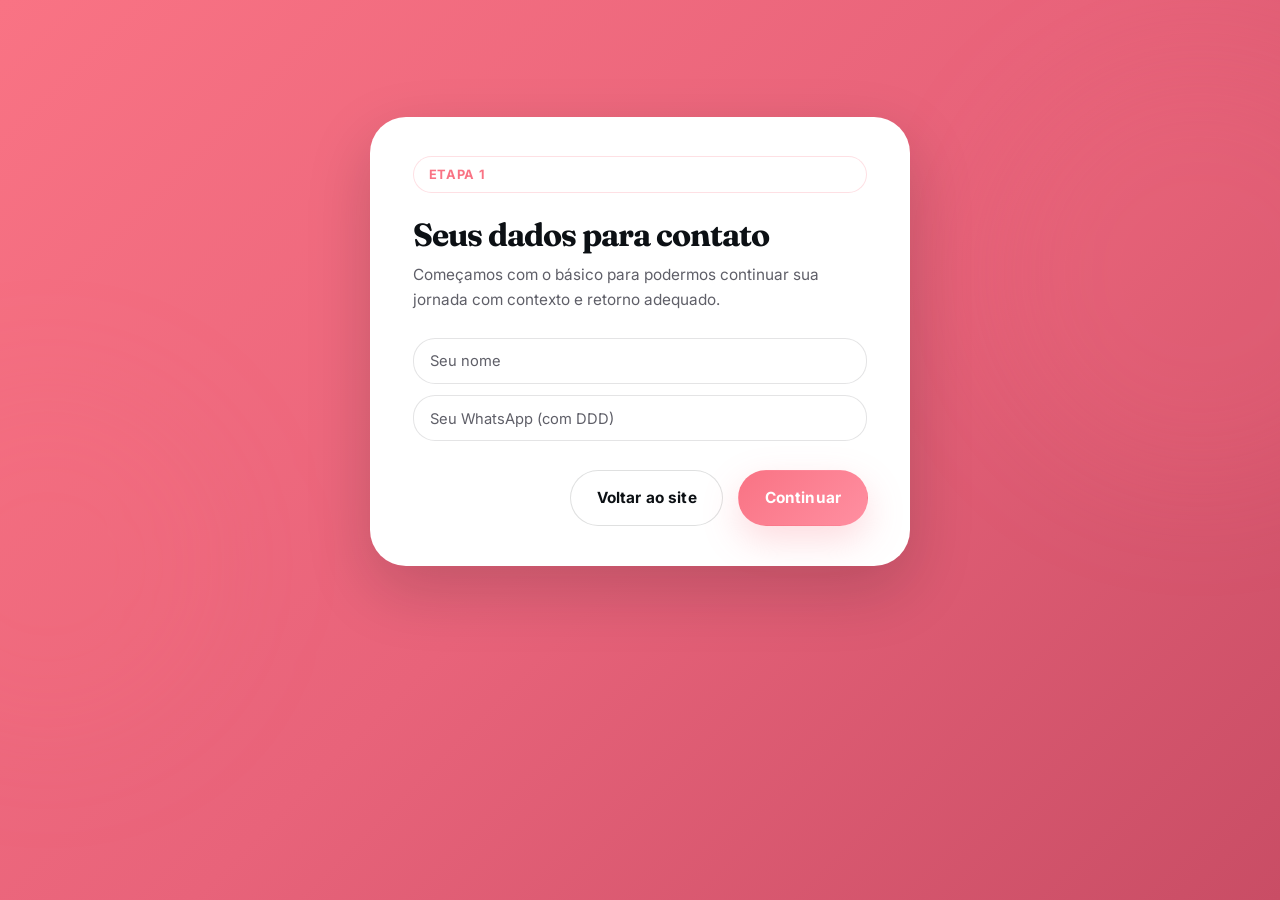
==== quiz/index.html @ 618a04b4 "Initial Speak Up landing page and quiz" ====
<!DOCTYPE html>
<html lang="pt-BR">
<head>
    <meta charset="UTF-8">
    <meta name="viewport" content="width=device-width, initial-scale=1.0">
    <title>Diagnóstico Speak Up | Descubra o melhor caminho para o seu inglês</title>
    <meta name="description" content="Responda ao diagnóstico Speak Up e descubra o formato ideal para ganhar confiança, conversar em inglês e avançar com clareza.">
    <meta name="theme-color" content="#F97384">
    <meta property="og:type" content="website">
    <meta property="og:title" content="Diagnóstico Speak Up | Descubra o melhor caminho para o seu inglês">
    <meta property="og:description" content="Responda em poucos minutos e descubra o formato ideal para destravar seu inglês com confiança, leveza e direção.">
    <meta property="og:image" content="../thumb.png">
    <meta property="og:image:alt" content="Thumb de compartilhamento do diagnóstico Speak Up">
    <meta property="og:site_name" content="Speak Up">
    <meta name="twitter:card" content="summary_large_image">
    <meta name="twitter:title" content="Diagnóstico Speak Up | Descubra o melhor caminho para o seu inglês">
    <meta name="twitter:description" content="Responda em poucos minutos e descubra o formato ideal para destravar seu inglês com confiança, leveza e direção.">
    <meta name="twitter:image" content="../thumb.png">
    <link rel="icon" type="image/png" href="../favicon.png">
    <link rel="preconnect" href="https://fonts.googleapis.com">
    <link rel="preconnect" href="https://fonts.gstatic.com" crossorigin>
    <link href="https://fonts.googleapis.com/css2?family=Fraunces:opsz,wght@9..144,400;9..144,500;9..144,700&family=Inter:wght@400;500;600;700;800&display=swap" rel="stylesheet">
    <link rel="stylesheet" href="../styles.css">
</head>
<body class="quiz-body">
    <div class="site-shell">
        <main class="quiz-main">
            <section class="section quiz-section">
                <div class="container quiz-layout">
                    <section class="quiz-card" data-reveal>
                        <div class="draft-message hidden" id="draft-message" role="status"></div>

                        <form id="quiz-form" novalidate>
                            <div class="step-header">
                                <span class="step-tag" id="step-tag">Etapa 1</span>
                                <h2 id="step-title">Seus dados para contato</h2>
                                <p id="step-description">Começamos com o básico para podermos continuar sua jornada com contexto e retorno adequado.</p>
                            </div>

                            <div id="step-fields" class="step-fields"></div>

                            <div class="form-feedback hidden" id="form-feedback" role="alert"></div>

                            <div class="quiz-actions">
                                <button class="button button-secondary" type="button" id="prev-button">Voltar</button>
                                <button class="button button-primary" type="button" id="next-button">Continuar</button>
                                <button class="button button-primary hidden" type="submit" id="submit-button">Enviar</button>
                            </div>
                        </form>

                    </section>
                </div>
            </section>
        </main>
    </div>

    <section class="success-state hidden" id="success-state" aria-hidden="true">
        <div class="success-backdrop"></div>
        <div class="success-panel" role="dialog" aria-modal="true" aria-labelledby="success-title">
            <div class="success-orb success-orb--one"></div>
            <div class="success-orb success-orb--two"></div>
            <div class="success-loading" id="success-loading">
                <div class="success-loader" aria-hidden="true">
                    <span class="success-loader-ring"></span>
                    <span class="success-loader-dot"></span>
                </div>
                <span class="section-tag">Enviando</span>
                <h2 id="success-title">Estamos enviando seu formulário...</h2>
                <p>Segure só um instante enquanto registramos suas respostas.</p>
            </div>

            <div class="success-complete hidden" id="success-complete">
                <div class="success-icon" role="img" aria-label="Sucesso">
                    <svg viewBox="0 0 32 32" fill="none" xmlns="http://www.w3.org/2000/svg">
                        <circle cx="16" cy="16" r="13" stroke="#6796C2" stroke-width="2"/>
                        <path d="M10 16l4 4 8-8" stroke="#6796C2" stroke-width="2.2" stroke-linecap="round" stroke-linejoin="round"/>
                    </svg>
                </div>
                <span class="section-tag">Obrigado</span>
                <h2>Recebemos sua mensagem.</h2>
                <p>Agradecemos pelo seu interesse. Em breve entraremos em contato com o direcionamento mais adequado para você.</p>
                <div class="success-actions">
                    <a class="button button-primary" href="../index.html" id="success-home-link">Voltar para o site</a>
                </div>
            </div>
        </div>
    </section>

    <script src="quiz-script.js"></script>
</body>
</html>
---- styles.css ----
/* ═══════════════════════════════════════════════════════════════
   SPEAK UP — Design System
   Tipografia: Gliker Regular (display) → Fraunces fallback via Google Fonts
               Inter (corpo)
   Paleta: coral #F97384 · blush #FEEAED · navy #0C1014 · blue #6796C2
   ═══════════════════════════════════════════════════════════════ */

/* ── Se a licença Gliker estiver disponível, adicione aqui:
@font-face {
    font-family: "Gliker";
    src: url("fonts/gliker-regular.woff2") format("woff2");
    font-weight: 400;
    font-style: normal;
    font-display: swap;
}
── */

/* ─── TOKENS ──────────────────────────────────────────────────── */
:root {
    /* Cores */
    --c-coral:        #f97384;
    --c-coral-120:    #e85f72;
    --c-blush-100:    #feeaed;
    --c-blush-200:    #fad5db;
    --c-blush-300:    #e5bcc4;
    --c-blue:         #6796c2;
    --c-blue-100:     #deeaf5;
    --c-peach:        #d6a897;
    --c-taupe:        #b38987;
    --c-off-white:    #f6f3f2;
    --c-navy:         #0c1014;
    --c-navy-80:      #1e2530;
    --c-text:         #1e1e1e;
    --c-text-soft:    #5f5f68;
    --c-white:        #ffffff;
    --c-line:         rgba(12, 16, 20, 0.08);
    --c-line-mid:     rgba(12, 16, 20, 0.13);

    /* Tipografia */
    --f-display: "Gliker", "Fraunces", Georgia, serif;
    --f-body:    "Inter", system-ui, sans-serif;

    /* Espaçamento */
    --container: min(1140px, calc(100% - 2.4rem));

    /* Raios */
    --r-xs:  10px;
    --r-sm:  16px;
    --r-md:  22px;
    --r-lg:  28px;
    --r-xl:  36px;
    --r-2xl: 48px;

    /* Sombras */
    --shadow-xs: 0 4px 14px rgba(12, 16, 20, 0.06);
    --shadow-sm: 0 10px 28px rgba(12, 16, 20, 0.07);
    --shadow-md: 0 20px 50px rgba(12, 16, 20, 0.09);
    --shadow-lg: 0 28px 70px rgba(12, 16, 20, 0.11);
    --shadow-coral: 0 14px 36px rgba(249, 115, 132, 0.26);

    /* Animações */
    --ease-soft:  cubic-bezier(0.34, 1.1, 0.64, 1);
    --ease-out:   cubic-bezier(0.22, 1, 0.36, 1);
    --dur-fast:   160ms;
    --dur-mid:    280ms;
    --dur-slow:   420ms;

    scroll-behavior: smooth;
}

/* ─── RESET MÍNIMO ────────────────────────────────────────────── */
*, *::before, *::after { box-sizing: border-box; }
html, body { margin: 0; min-height: 100%; }
img, svg { display: block; max-width: 100%; }
a { color: inherit; text-decoration: none; }
button, input, textarea, select { font: inherit; }
button { cursor: pointer; }
p { margin: 0; color: var(--c-text-soft); }
h1, h2, h3, h4 {
    margin: 0;
    color: var(--c-navy);
    letter-spacing: -0.03em;
    line-height: 0.96;
}
h1, h2 { font-family: var(--f-display); }
h3 { font-size: 1.18rem; line-height: 1.28; font-weight: 700; }

/* ─── KEYFRAMES ────────────────────────────────────────────────── */
@keyframes floatA {
    0%, 100% { transform: translateY(0px) rotate(0deg); }
    50%       { transform: translateY(-12px) rotate(1.2deg); }
}
@keyframes floatB {
    0%, 100% { transform: translateY(0px) rotate(0deg); }
    50%       { transform: translateY(-8px) rotate(-1deg); }
}
@keyframes blobDrift {
    0%, 100% { transform: scale(1) translate(0, 0); }
    30%       { transform: scale(1.06) translate(10px, -8px); }
    70%       { transform: scale(0.96) translate(-6px, 6px); }
}
@keyframes glowPulse {
    0%, 100% { box-shadow: var(--shadow-coral); }
    50%       { box-shadow: 0 18px 50px rgba(249, 115, 132, 0.44); }
}
@keyframes shimmer {
    0%   { background-position: -200% center; }
    100% { background-position:  200% center; }
}
@keyframes revealUp {
    from { opacity: 0; transform: translateY(22px); }
    to   { opacity: 1; transform: translateY(0); }
}
@keyframes spin { to { transform: rotate(360deg); } }

/* ─── SCROLL REVEAL ────────────────────────────────────────────── */
[data-reveal] {
    opacity: 0;
    transform: translateY(22px);
    transition: opacity var(--dur-slow) var(--ease-out),
                transform var(--dur-slow) var(--ease-out);
}
[data-reveal].is-visible { opacity: 1; transform: translateY(0); }

/* Stagger em filhos diretos visíveis de grade de cards */
.card-grid [data-reveal]:nth-child(2) { transition-delay: 80ms; }
.card-grid [data-reveal]:nth-child(3) { transition-delay: 160ms; }
.card-grid [data-reveal]:nth-child(4) { transition-delay: 240ms; }
.feature-grid [data-reveal]:nth-child(2) { transition-delay: 60ms; }
.feature-grid [data-reveal]:nth-child(3) { transition-delay: 120ms; }
.feature-grid [data-reveal]:nth-child(4) { transition-delay: 180ms; }
.feature-grid [data-reveal]:nth-child(5) { transition-delay: 240ms; }
.feature-grid [data-reveal]:nth-child(6) { transition-delay: 300ms; }
.testimonial-grid [data-reveal]:nth-child(2) { transition-delay: 90ms; }
.testimonial-grid [data-reveal]:nth-child(3) { transition-delay: 180ms; }

/* ─── LAYOUT ───────────────────────────────────────────────────── */
.site-shell { position: relative; overflow-x: clip; }

/* Blobs de fundo globais */
.site-shell::before,
.site-shell::after {
    content: "";
    position: fixed;
    z-index: -1;
    border-radius: 999px;
    pointer-events: none;
    filter: blur(60px);
    animation: blobDrift 14s ease-in-out infinite;
}
.site-shell::before {
    top: 4rem; right: -8rem;
    width: 26rem; height: 26rem;
    background: rgba(249, 115, 132, 0.16);
}
.site-shell::after {
    bottom: 10rem; left: -8rem;
    width: 22rem; height: 22rem;
    background: rgba(249, 115, 132, 0.11);
    animation-delay: -7s;
}

body {
    font-family: var(--f-body);
    color: var(--c-text);
    background:
        radial-gradient(circle at 12% 0%, rgba(249,115,132,0.13) 0%, transparent 30%),
        radial-gradient(circle at 90% 6%, rgba(249,115,132,0.11) 0%, transparent 25%),
        linear-gradient(180deg, #fff8f9 0%, var(--c-off-white) 40%, #fffaf8 100%);
    line-height: 1.65;
}

.container {
    width: var(--container);
    margin: 0 auto;
}

.section { padding: 5rem 0; }

/* ─── SEÇÕES COLORIDAS ─────────────────────────────────────────── */
.section-blush {
    background: linear-gradient(180deg,
        rgba(255,255,255,0.6) 0%,
        rgba(254,234,237,0.55) 100%
    );
}
.section-navy {
    background: var(--c-navy);
    background-image:
        radial-gradient(circle at 20% 50%, rgba(249,115,132,0.12) 0%, transparent 40%),
    radial-gradient(circle at 80% 50%, rgba(249,115,132,0.08) 0%, transparent 38%);
}
.section-navy h2,
.section-navy p,
.section-navy small,
.section-navy .section-tag { color: rgba(255,255,255,0.92); }
.section-navy .section-tag {
    border-color: rgba(255,255,255,0.14);
    background: rgba(255,255,255,0.08);
}
.section-navy .button-secondary {
    border-color: rgba(255,255,255,0.22);
    background: rgba(255,255,255,0.07);
    color: var(--c-white);
}

/* ─── HEADER ───────────────────────────────────────────────────── */
.site-header {
    position: sticky;
    top: 0;
    z-index: 30;
    backdrop-filter: blur(22px) saturate(160%);
    -webkit-backdrop-filter: blur(22px) saturate(160%);
    background: linear-gradient(135deg, var(--c-coral) 0%, #ff8fa1 100%);
    border-bottom: 1px solid transparent;
    transition:
        border-color var(--dur-mid) ease,
        box-shadow var(--dur-mid) ease,
        background-color var(--dur-mid) ease;
}
.site-header.is-scrolled {
    border-color: rgba(255,255,255,0.18);
    box-shadow: 0 10px 30px rgba(249,115,132,0.24);
}
.header-inner {
    display: flex;
    align-items: center;
    justify-content: space-between;
    gap: 1rem;
    padding: 0.85rem 0;
    transition: padding var(--dur-mid) var(--ease-out), gap var(--dur-mid) var(--ease-out);
}
.site-header.is-scrolled .header-inner {
    gap: 0.8rem;
    padding: 0.5rem 0;
}
.brand {
    display: inline-flex;
    align-items: center;
    gap: 0;
    min-width: 0;
    flex-shrink: 0;
}
.brand-mark {
    width: auto;
    height: 4rem;
    max-width: 8rem;
    object-fit: contain;
    display: block;
    border-radius: 0;
    box-shadow: none;
    transition: height var(--dur-mid) var(--ease-out), max-width var(--dur-mid) var(--ease-out);
}
.site-header.is-scrolled .brand-mark {
    height: 2.9rem;
    max-width: 6rem;
}
.brand-copy { display: grid; gap: 0.04rem; }
.brand-copy strong { font-size: 0.96rem; color: var(--c-navy); }
.brand-copy span  { font-size: 0.86rem; color: var(--c-text-soft); }

.header-tools {
    display: inline-flex;
    align-items: center;
    justify-content: flex-end;
    gap: 0.75rem;
}
.header-nav {
    display: none;
    gap: 1.4rem;
    font-size: 0.95rem;
    font-weight: 600;
    color: rgba(255,255,255,0.96);
    transition: gap var(--dur-mid) var(--ease-out), font-size var(--dur-mid) var(--ease-out);
}
.site-header.is-scrolled .header-nav {
    gap: 1.05rem;
    font-size: 0.9rem;
}
.header-nav a {
    position: relative;
    padding-bottom: 2px;
    transition: color var(--dur-fast) ease;
}
.header-nav a::after {
    content: "";
    position: absolute;
    bottom: -2px;
    left: 0;
    width: 0;
    height: 2px;
    border-radius: 2px;
    background: rgba(255,255,255,0.96);
    transition: width var(--dur-mid) var(--ease-out);
}
.header-nav a:hover        { color: rgba(255,255,255,0.96); }
.header-nav a:hover::after { width: 100%; }

.mobile-menu-toggle {
    width: 3.5rem;
    height: 3.5rem;
    display: inline-flex;
    flex-direction: column;
    align-items: center;
    justify-content: center;
    gap: 0.3rem;
    border: 1px solid rgba(255,255,255,0.24);
    border-radius: 1.1rem;
    background: rgba(255,255,255,0.14);
    box-shadow: 0 10px 24px rgba(249,115,132,0.16);
    color: var(--c-white);
    transition:
        transform var(--dur-fast) var(--ease-soft),
        background-color var(--dur-mid) ease,
        border-color var(--dur-mid) ease,
        width var(--dur-mid) var(--ease-out),
        height var(--dur-mid) var(--ease-out);
}
.mobile-menu-toggle span {
    width: 1.25rem;
    height: 2px;
    border-radius: 999px;
    background: currentColor;
    transition: transform var(--dur-mid) var(--ease-out), opacity var(--dur-mid) ease;
}
.site-header.is-scrolled .mobile-menu-toggle {
    width: 3rem;
    height: 3rem;
}
.site-header.menu-open .mobile-menu-toggle {
    background: rgba(255,255,255,0.96);
    color: var(--c-coral);
    border-color: rgba(255,255,255,0.96);
}
.site-header.menu-open .mobile-menu-toggle span:nth-child(1) {
    transform: translateY(6px) rotate(45deg);
}
.site-header.menu-open .mobile-menu-toggle span:nth-child(2) {
    opacity: 0;
}
.site-header.menu-open .mobile-menu-toggle span:nth-child(3) {
    transform: translateY(-6px) rotate(-45deg);
}

.mobile-menu-panel {
    display: none;
    margin-top: 0.2rem;
    padding: 0 0 1rem;
}
.mobile-menu-nav {
    display: grid;
    gap: 0.7rem;
}
.mobile-menu-nav a {
    display: block;
    padding: 1rem 1.1rem;
    border-radius: 1.25rem;
    background: transparent;
    border: 1.5px solid rgba(255,255,255,0.82);
    color: var(--c-white);
    font-size: 1rem;
    font-weight: 700;
    letter-spacing: -0.01em;
    box-shadow: none;
}
.mobile-menu-nav a:hover {
    background: rgba(255,255,255,0.08);
    border-color: rgba(255,255,255,0.96);
}
.mobile-menu-cta {
    width: 100%;
    margin-top: 0.8rem;
    background: var(--c-white) !important;
    color: var(--c-coral) !important;
    box-shadow: 0 18px 34px rgba(255,255,255,0.16) !important;
}
.site-header.menu-open .mobile-menu-panel {
    display: grid;
    gap: 0.8rem;
    animation: revealUp var(--dur-mid) var(--ease-out);
}
body.menu-open {
    overflow: hidden;
}

/* ─── BOTÕES ───────────────────────────────────────────────────── */
.button {
    display: inline-flex;
    align-items: center;
    justify-content: center;
    gap: 0.5rem;
    min-height: 3.4rem;
    padding: 0.9rem 1.6rem;
    border-radius: 999px;
    border: 1.5px solid transparent;
    font-family: var(--f-body);
    font-size: 0.96rem;
    font-weight: 700;
    letter-spacing: 0.01em;
    text-align: center;
    transition:
        transform var(--dur-fast) var(--ease-soft),
        box-shadow var(--dur-fast) ease,
        background-color var(--dur-fast) ease,
        border-color var(--dur-fast) ease,
        color var(--dur-fast) ease;
    will-change: transform;
}
.button:hover,
.button:focus-visible {
    transform: translateY(-3px);
}
.button:active { transform: translateY(-1px); }
.button:focus-visible {
    outline: 3px solid rgba(103,150,194,0.45);
    outline-offset: 3px;
}

.button-primary {
    background: linear-gradient(135deg, var(--c-coral) 0%, #ff8fa1 100%);
    color: var(--c-white);
    box-shadow: var(--shadow-coral);
    animation: glowPulse 3.6s ease-in-out infinite;
}
.button-primary:hover {
    box-shadow: 0 22px 52px rgba(249,115,132,0.4);
    background: linear-gradient(135deg, var(--c-coral-120) 0%, var(--c-coral) 100%);
}
.site-header .button-primary {
    background: var(--c-white);
    color: var(--c-coral);
    box-shadow: 0 16px 36px rgba(255,255,255,0.18);
    animation: none;
    transition:
        transform var(--dur-fast) var(--ease-soft),
        box-shadow var(--dur-fast) ease,
        background-color var(--dur-fast) ease,
        border-color var(--dur-fast) ease,
        color var(--dur-fast) ease,
        min-height var(--dur-mid) var(--ease-out),
        padding var(--dur-mid) var(--ease-out),
        font-size var(--dur-mid) var(--ease-out);
}
.site-header .button-primary:hover {
    background: rgba(255,255,255,0.94);
    color: var(--c-coral-120);
    box-shadow: 0 20px 42px rgba(255,255,255,0.22);
}
.site-header.is-scrolled .header-cta {
    min-height: 3rem;
    padding: 0.72rem 1.3rem;
    font-size: 0.92rem;
}
.button-secondary {
    border-color: var(--c-line-mid);
    background: rgba(255,255,255,0.78);
    color: var(--c-navy);
    animation: none;
}
.button-secondary:hover {
    background: var(--c-white);
    border-color: rgba(12,16,20,0.2);
    box-shadow: var(--shadow-sm);
}
.button-block { width: 100%; }

/* ─── SEÇÃO HEADING ────────────────────────────────────────────── */
.section-heading {
    max-width: 44rem;
    margin: 0 auto 2.2rem;
    text-align: center;
}
.section-heading > p { margin-top: 0.85rem; max-width: 38rem; margin-inline: auto; }
.section-heading-left {
    margin-inline: 0;
    text-align: left;
}
.section-heading-left > p { margin-inline: 0; }

.section-tag,
.eyebrow,
.offer-badge,
.step-tag {
    display: inline-flex;
    align-items: center;
    gap: 0.4rem;
    padding: 0.42rem 0.95rem;
    border: 1px solid rgba(249,115,132,0.22);
    border-radius: 999px;
    background: rgba(255,255,255,0.76);
    color: var(--c-coral);
    font-size: 0.8rem;
    font-weight: 700;
    letter-spacing: 0.05em;
    text-transform: uppercase;
    margin-bottom: 0.9rem;
}
.section-heading > .section-tag,
.section-heading > .eyebrow { display: block; text-align: center; width: fit-content; margin: 0 auto 0.9rem; }

h1 { font-size: clamp(2.9rem, 8.5vw, 5.6rem); }
h2 { font-size: clamp(2.1rem, 5.5vw, 3.8rem); }

/* Palavras em destaque com gradiente coral */
em.grad {
    font-style: inherit;
    background: linear-gradient(90deg, var(--c-coral) 0%, #ff8fa1 55%, #e8637a 100%);
    -webkit-background-clip: text;
    -webkit-text-fill-color: transparent;
    background-clip: text;
}

/* ─── HERO ─────────────────────────────────────────────────────── */
.hero-section {
    position: relative;
    padding-top: 3.6rem;
    padding-bottom: 4.2rem;
    background: var(--c-white);
}
.hero-grid { display: grid; gap: 2rem; align-items: center; }

.hero-copy { display: grid; gap: 1.35rem; }
.hero-copy .eyebrow { width: fit-content; }

.hero-lead {
    font-size: 1.05rem;
    line-height: 1.7;
    max-width: 42rem;
    color: var(--c-text-soft);
}
.hero-actions {
    display: flex;
    flex-wrap: wrap;
    gap: 0.9rem;
    align-items: center;
}

/* Trust list */
.trust-list {
    display: grid;
    grid-template-columns: 1fr 1fr;
    gap: 0.75rem;
    padding: 0;
    margin: 0.3rem 0 0;
    list-style: none;
}
.trust-list li {
    display: flex;
    align-items: center;
    gap: 0.6rem;
    padding: 0.9rem 1rem;
    border-radius: var(--r-md);
    border: 1px solid var(--c-line);
    background: rgba(255,255,255,0.85);
    color: var(--c-navy);
    font-size: 0.93rem;
    font-weight: 600;
    box-shadow: var(--shadow-xs);
    transition: transform var(--dur-fast) var(--ease-soft), box-shadow var(--dur-fast) ease;
}
.trust-list li:hover {
    transform: translateY(-2px);
    box-shadow: var(--shadow-sm);
}
.trust-icon {
    flex-shrink: 0;
    width: 1.5rem;
    height: 1.5rem;
    display: grid;
    place-items: center;
    border-radius: 50%;
    background: var(--c-blush-100);
}
.trust-icon svg { width: 0.85rem; height: 0.85rem; }

/* Hero visual */
.hero-visual {
    position: relative;
    min-height: 28rem;
    padding: 1.6rem;
}

/* Background blob decorativo do hero */
.hero-visual::before {
    content: "";
    position: absolute;
    inset: -2rem;
    border-radius: 58% 42% 55% 45% / 48% 52% 48% 52%;
    background: radial-gradient(135deg, rgba(254,234,237,0.7) 0%, rgba(214,168,151,0.15) 60%, transparent 100%);
    z-index: 0;
    animation: blobDrift 18s ease-in-out infinite;
}
.hero-visual > * { position: relative; z-index: 1; }

/* Balão de fala principal */
.hero-card-main {
    height: 100%;
    min-height: 20rem;
    display: grid;
    align-content: end;
    gap: 1rem;
    padding: 2.2rem;
    border-radius: var(--r-2xl);
    border: 1px solid rgba(255,255,255,0.8);
    background:
        radial-gradient(circle at 18% 0%, rgba(249,115,132,0.1) 0%, transparent 40%),
        radial-gradient(circle at 80% 100%, rgba(103,150,194,0.08) 0%, transparent 36%),
        rgba(255,255,255,0.96);
    box-shadow: var(--shadow-md);
}
/* pseudo speech-bubble tail */
.hero-card-main::after {
    content: "";
    position: absolute;
    bottom: -0.85rem;
    left: 2.4rem;
    width: 1.4rem;
    height: 0.9rem;
    background: rgba(255,255,255,0.96);
    clip-path: polygon(0 0, 100% 0, 50% 100%);
    filter: drop-shadow(0 4px 6px rgba(12,16,20,0.06));
}
.hero-card-label {
    color: var(--c-coral);
    font-size: 0.88rem;
    font-weight: 700;
    letter-spacing: 0.04em;
    text-transform: uppercase;
}
.hero-card-main h2 { font-size: clamp(1.7rem, 3.8vw, 2.7rem); }

/* Floating pills */
.hero-floating {
    position: absolute;
    max-width: 15rem;
    padding: 1rem 1.2rem;
    border-radius: var(--r-lg);
    background: rgba(255,255,255,0.94);
    border: 1px solid rgba(255,255,255,0.85);
    box-shadow: var(--shadow-sm);
}
.hero-floating strong {
    display: block;
    margin-bottom: 0.3rem;
    color: var(--c-navy);
    font-family: var(--f-display);
    font-size: 1.1rem;
}
.hero-floating span { font-size: 0.88rem; color: var(--c-text-soft); }
.hero-floating-top {
    top: -0.6rem; right: 0.8rem;
    animation: floatA 6s ease-in-out infinite;
}
.hero-floating-bottom {
    bottom: 0.4rem; left: 0.4rem;
    animation: floatB 7s ease-in-out infinite;
    animation-delay: -2s;
}
.floating-dot {
    display: inline-block;
    width: 0.55rem;
    height: 0.55rem;
    margin-right: 0.4rem;
    border-radius: 50%;
    background: var(--c-coral);
    vertical-align: middle;
    flex-shrink: 0;
}
.hero-floating-top .floating-dot { background: var(--c-blue); }

@keyframes ticker {
    from { transform: translateX(0); }
    to   { transform: translateX(-50%); }
}

/* ─── TICKER BAR ────────────────────────────────────────────────── */
.ticker-bar {
    width: 100%;
    overflow: hidden;
    background: linear-gradient(135deg, var(--c-coral) 0%, #ff8fa1 100%);
    padding: 0.72rem 0;
    border-top: none;
    border-bottom: none;
}
.ticker-track {
    display: flex;
    align-items: center;
    gap: 1.6rem;
    white-space: nowrap;
    width: max-content;
    animation: ticker 22s linear infinite;
}
.ticker-bar:hover .ticker-track {
    animation-play-state: paused;
}
.ticker-item {
    display: inline-flex;
    align-items: center;
    gap: 0.55rem;
    font-size: 0.9rem;
    font-weight: 700;
    letter-spacing: 0.03em;
    color: #fff;
    text-transform: uppercase;
}
.ticker-item svg {
    width: 1rem;
    height: 1rem;
    flex-shrink: 0;
    color: rgba(255,255,255,0.85);
}
.ticker-sep {
    color: rgba(255,255,255,0.5);
    font-size: 0.6rem;
    flex-shrink: 0;
}

@media (prefers-reduced-motion: reduce) {
    .ticker-track { animation: none; }
}

/* ─── HERO IMAGE ────────────────────────────────────────────────── */
.hero-img-wrap {
    display: flex;
    align-items: flex-end;
    justify-content: center;
    overflow: visible;
}
.hero-img {
    width: 100%;
    max-width: 360px;
    height: auto;
    display: block;
    object-fit: contain;
    object-position: bottom center;
}

@media (min-width: 980px) {
    .hero-section {
        background-image: url("imgbg.png");
        background-repeat: no-repeat;
        background-position: right bottom;
        background-size: contain;
    }
    .hero-img-wrap {
        display: none;
    }
    .hero-copy h1 {
        font-size: clamp(3.7rem, 5.8vw, 5.1rem);
        line-height: 0.92;
    }
}

@media (min-width: 700px) {
    .hero-grid { grid-template-columns: 1fr 0.88fr; gap: 2rem; }
    .hero-img-wrap {
        justify-content: flex-end;
        margin-right: -1rem;
    }
    .hero-img {
        max-width: 400px;
        max-height: 72vh;
    }
}

@media (min-width: 980px) {
    .hero-img-wrap {
        align-self: stretch;
        margin-right: -2rem;
    }
    .hero-img {
        width: auto;
        height: min(80vh, 48rem);
        max-width: none;
        max-height: none;
    }
}

@media (min-width: 1450px) {
    .hero-section {
        padding-top: 2.2rem;
        padding-bottom: 2.2rem;
        background-position: right bottom;
        background-size: contain;
    }
    .hero-grid {
        grid-template-columns: 1fr 0.98fr;
        gap: 2.4rem;
        align-items: center;
    }
    .hero-copy {
        align-self: center;
    }
    .hero-img-wrap {
        align-self: center;
        justify-content: flex-end;
        margin-right: -1.2rem;
    }
    .hero-img {
        width: auto;
        height: min(84vh, 54rem);
        max-width: none;
        max-height: none;
    }
}

@media (min-width: 1600px) and (min-height: 900px) {
    .hero-section {
        min-height: clamp(38rem, 78vh, 48rem);
        padding-top: 1.8rem;
        padding-bottom: 1.8rem;
    }
    .hero-grid {
        min-height: clamp(34rem, 70vh, 42rem);
        align-items: end;
    }
    .hero-copy h1 {
        font-size: clamp(4rem, 5vw, 5.45rem);
    }
    .hero-lead {
        font-size: 1.04rem;
    }
    .hero-copy {
        align-self: center;
    }
    .hero-img-wrap {
        align-self: end;
    }
}

@media (min-width: 980px) and (max-width: 1440px) {
    .header-inner {
        gap: 0.85rem;
        padding: 0.62rem 0;
    }
    .brand-mark {
        height: 3.35rem;
        max-width: 6.8rem;
    }
    .header-nav {
        gap: 1.05rem;
        font-size: 0.9rem;
    }
    .site-header .header-cta {
        min-height: 3rem;
        padding: 0.72rem 1.3rem;
        font-size: 0.92rem;
    }
    .hero-section {
        padding-top: 1.9rem;
        padding-bottom: 2.2rem;
        background-position: right bottom;
        background-size: contain;
    }
    .hero-grid {
        gap: 1.35rem;
        align-items: end;
    }
    .hero-copy {
        gap: 1rem;
    }
    .hero-copy h1 {
        font-size: clamp(3.2rem, 5vw, 4.45rem);
        line-height: 0.91;
    }
    .hero-lead {
        font-size: 0.98rem;
        line-height: 1.55;
        max-width: 34rem;
    }
    .hero-actions {
        gap: 0.75rem;
    }
    .hero-actions .button {
        min-height: 3rem;
        padding: 0.78rem 1.3rem;
        font-size: 0.92rem;
    }
    .hero-img-wrap {
        justify-content: center;
        margin-right: -2.2rem;
    }
    .hero-img {
        width: auto;
        height: min(82vh, 50rem);
        max-width: none;
        max-height: none;
    }
}

@media (min-width: 980px) and (max-height: 860px) and (min-width: 1441px) {
    .header-inner {
        gap: 0.85rem;
        padding: 0.62rem 0;
    }
    .brand-mark {
        height: 3.35rem;
        max-width: 6.8rem;
    }
    .header-nav {
        gap: 1.05rem;
        font-size: 0.9rem;
    }
    .site-header .header-cta {
        min-height: 3rem;
        padding: 0.72rem 1.3rem;
        font-size: 0.92rem;
    }
    .hero-section {
        padding-top: 1.9rem;
        padding-bottom: 2.2rem;
        background-position: right bottom;
        background-size: contain;
    }
    .hero-grid {
        gap: 1.35rem;
        align-items: end;
    }
    .hero-copy {
        gap: 1rem;
    }
    .hero-copy h1 {
        font-size: clamp(3.2rem, 5vw, 4.45rem);
        line-height: 0.91;
    }
    .hero-lead {
        font-size: 0.98rem;
        line-height: 1.55;
        max-width: 34rem;
    }
    .hero-actions {
        gap: 0.75rem;
    }
    .hero-actions .button {
        min-height: 3rem;
        padding: 0.78rem 1.3rem;
        font-size: 0.92rem;
    }
}

@media (max-width: 699px) {
    .hero-grid {
        grid-template-columns: 1fr;
        gap: 1.1rem;
        align-items: center;
    }
    .hero-copy {
        gap: 1rem;
        text-align: center;
        justify-items: center;
    }
    .hero-copy h1 {
        font-size: clamp(2.55rem, 11vw, 3.55rem);
    }
    .hero-lead {
        font-size: 0.98rem;
        line-height: 1.55;
        max-width: 20rem;
    }
    .hero-actions {
        width: 100%;
        flex-direction: column;
        gap: 0.75rem;
        align-items: center;
    }
    .hero-actions .button {
        min-height: 3rem;
        width: min(100%, 17rem);
        padding: 0.8rem 1.1rem;
        font-size: 0.92rem;
        justify-content: center;
    }
    .hero-img-wrap {
        justify-content: center;
        align-self: center;
        margin-top: 0.4rem;
        margin-right: 0;
        width: 100%;
        margin-left: 0;
        overflow: visible;
        max-height: none;
    }
    .hero-img {
        width: 100%;
        max-height: none;
        max-width: 100%;
        transform: none;
        transform-origin: center center;
    }
}

@media (min-width: 560px) and (max-width: 699px) {
    .hero-grid {
        grid-template-columns: minmax(0, 1.06fr) minmax(0, 0.94fr);
        gap: 0.9rem;
        align-items: end;
    }
    .hero-copy {
        text-align: left;
        justify-items: start;
    }
    .hero-lead {
        max-width: none;
    }
    .hero-actions {
        align-items: stretch;
    }
    .hero-actions .button {
        width: 100%;
    }
    .hero-img-wrap {
        justify-content: flex-end;
        align-self: end;
        margin-top: 0;
        margin-left: 0;
        width: auto;
        overflow: visible;
    }
    .hero-img {
        width: min(42vw, 250px);
        transform: none;
    }
}

/* ─── SEGUNDA DOBRA: HIGHLIGHTS ─────────────────────────────────── */
.section-highlights {
    background: var(--c-white);
    border-top: 1px solid var(--c-line);
    padding-top: 3.6rem;
    padding-bottom: 3.6rem;
}
.highlights-grid {
    display: grid;
    gap: 2.4rem;
    align-items: center;
}
.highlight-main {
    display: grid;
    gap: 1rem;
}
.highlight-main h2 { font-size: clamp(1.8rem, 4vw, 2.8rem); }
.highlights-stats {
    display: grid;
    gap: 1rem;
}
.highlight-stat {
    display: flex;
    align-items: center;
    gap: 1rem;
    padding: 1.1rem 1.4rem;
    border-radius: var(--r-lg);
    border: 1px solid var(--c-line);
    background: var(--c-white);
}
.highlight-stat > div { display: grid; gap: 0.2rem; }
.highlight-stat strong {
    display: block;
    font-family: var(--f-display);
    font-size: 1.15rem;
    color: var(--c-navy);
}
.highlight-stat span:not(.floating-dot) {
    font-size: 0.9rem;
    color: var(--c-text-soft);
}
.highlight-dot--blue { background: var(--c-blue) !important; }

@media (min-width: 700px) {
    .highlights-grid { grid-template-columns: 1fr 1fr; }
}

/* ─── CARDS BASE ────────────────────────────────────────────────── */
.soft-card,
.feature-card,
.offer-price-card,
.quiz-card,
.quiz-sidebar,
.final-card,
.success-state {
    border-radius: var(--r-xl);
    background: rgba(255,255,255,0.92);
    border: 1px solid rgba(255,255,255,0.76);
    box-shadow: var(--shadow-sm);
}
.soft-card,
.feature-card { padding: 1.5rem; }

/* Hover lift suave */
.soft-card,
.feature-card,
.faq-item,
.audience-list p {
    transition:
        transform var(--dur-mid) var(--ease-soft),
        box-shadow var(--dur-mid) ease;
}
.soft-card:hover,
.feature-card:hover,
.faq-item:hover,
.audience-list p:hover {
    transform: translateY(-4px);
    box-shadow: var(--shadow-md);
}

/* ─── GRIDS ────────────────────────────────────────────────────── */
.card-grid,
.feature-grid { display: grid; gap: 1.1rem; }

/* ─── PROMISE CARDS ────────────────────────────────────────────── */
.soft-card {
    background:
        radial-gradient(circle at 92% 8%, rgba(249,115,132,0.09) 0%, transparent 36%),
        rgba(255,255,255,0.92);
    position: relative;
    overflow: hidden;
}
.soft-card::before {
    content: "";
    position: absolute;
    top: 0; left: 0; right: 0;
    height: 3px;
    background: linear-gradient(90deg, var(--c-coral), var(--c-blush-300));
    border-radius: var(--r-xl) var(--r-xl) 0 0;
}
.soft-card-blue::before {
    background: linear-gradient(90deg, var(--c-blue), var(--c-blue-100));
}
.card-num {
    display: inline-flex;
    align-items: center;
    justify-content: center;
    width: 2rem;
    height: 2rem;
    margin-bottom: 0.85rem;
    border-radius: 50%;
    background: var(--c-blush-100);
    color: var(--c-coral);
    font-size: 0.82rem;
    font-weight: 800;
    font-family: var(--f-body);
    letter-spacing: 0;
}
.soft-card h3,
.feature-card h3 { margin-bottom: 0.55rem; color: var(--c-navy); }

/* ─── POSICIONAMENTO — REDESIGN ──────────────────────────────────── */
.pos-section {
    background:
        radial-gradient(ellipse at 0% 110%, rgba(249,115,132,0.13) 0%, transparent 52%),
        radial-gradient(ellipse at 100% -10%, rgba(249,115,132,0.09) 0%, transparent 48%),
        #fff9fa;
    padding-top: 5rem;
    padding-bottom: 5.5rem;
}
.pos-grid {
    display: grid;
    grid-template-columns: 1fr;
    gap: 1.1rem;
    margin-top: 2.8rem;
}
@media (min-width: 560px) {
    .pos-grid { grid-template-columns: repeat(2, 1fr); }
}
@media (min-width: 980px) {
    .pos-grid { grid-template-columns: repeat(4, 1fr); gap: 1.5rem; }
}
.pos-card {
    position: relative;
    display: flex;
    flex-direction: column;
    padding: 2rem 1.75rem 2rem;
    border-radius: 22px;
    background: #fff;
    border: 1px solid rgba(249,115,132,0.13);
    box-shadow: 0 8px 28px rgba(12,16,20,0.06);
    overflow: hidden;
    transition:
        transform 0.3s var(--ease-soft),
        box-shadow 0.3s ease;
}
.pos-card:hover {
    transform: translateY(-7px);
    box-shadow: 0 22px 52px rgba(12,16,20,0.10), 0 0 0 1.5px rgba(249,115,132,0.22);
}
/* Número decorativo em marca d'água */
.pos-card::after {
    content: attr(data-num);
    position: absolute;
    bottom: -0.5rem;
    right: 0.9rem;
    font-family: var(--f-display);
    font-size: 5.8rem;
    font-weight: 900;
    color: rgba(249,115,132,0.07);
    line-height: 1;
    pointer-events: none;
    user-select: none;
    letter-spacing: -0.04em;
}
.pos-icon-wrap {
    display: flex;
    align-items: center;
    justify-content: center;
    width: 54px;
    height: 54px;
    border-radius: 16px;
    margin-bottom: 1.2rem;
    background: linear-gradient(135deg, var(--c-coral) 0%, #ff8fa1 100%);
    box-shadow: 0 6px 20px rgba(249,115,132,0.30);
    flex-shrink: 0;
}
.pos-card--2 .pos-icon-wrap {
    background: linear-gradient(135deg, #6796c2 0%, #a8c4e0 100%);
    box-shadow: 0 6px 20px rgba(103,150,194,0.30);
}
.pos-card--3 .pos-icon-wrap {
    background: linear-gradient(135deg, #f97384 0%, #fcad5c 100%);
    box-shadow: 0 6px 20px rgba(249,115,132,0.25);
}
.pos-card--4 .pos-icon-wrap {
    background: linear-gradient(135deg, #1e2530 0%, #6796c2 100%);
    box-shadow: 0 6px 20px rgba(12,16,20,0.20);
}
.pos-icon-wrap svg { width: 24px; height: 24px; }
.pos-step {
    display: block;
    font-family: var(--f-body);
    font-size: 0.74rem;
    font-weight: 800;
    letter-spacing: 0.1em;
    color: var(--c-coral);
    margin-bottom: 0.4rem;
    opacity: 0.85;
}
.pos-card--2 .pos-step,
.pos-card--4 .pos-step { color: var(--c-blue); }
.pos-card h3 {
    font-size: 1.1rem;
    font-weight: 700;
    color: var(--c-navy);
    margin-bottom: 0.55rem;
    line-height: 1.3;
}
.pos-card p {
    font-size: 0.9rem;
    color: var(--c-text-soft);
    line-height: 1.65;
    margin: 0;
}

/* ─── FEATURE CARDS ────────────────────────────────────────────── */
.feature-card {
    background:
        radial-gradient(circle at 90% 10%, rgba(103,150,194,0.08) 0%, transparent 38%),
        rgba(255,255,255,0.92);
    position: relative;
    overflow: hidden;
}
.feature-card::before {
    content: "";
    position: absolute;
    top: 0; left: 0; right: 0;
    height: 2.5px;
    background: linear-gradient(90deg, var(--c-blue), var(--c-blue-100));
    border-radius: var(--r-xl) var(--r-xl) 0 0;
}
.feature-icon {
    display: inline-flex;
    align-items: center;
    justify-content: center;
    width: 2.4rem;
    height: 2.4rem;
    margin-bottom: 0.9rem;
    border-radius: var(--r-sm);
    background: var(--c-blue-100);
    flex-shrink: 0;
}
.feature-icon svg { width: 1.1rem; height: 1.1rem; }

/* ─── METODOLOGIA — BENTO GRID ──────────────────────────────────── */
.method-section {
    background: #ffffff;
    border-top: 1px solid var(--c-line);
}
.method-bento {
    display: grid;
    grid-template-columns: 1fr;
    gap: 1rem;
    margin-top: 3rem;
}
@media (min-width: 560px) {
    .method-bento { grid-template-columns: repeat(2, 1fr); gap: 1.1rem; }
}
@media (min-width: 980px) {
    .method-bento {
        grid-template-columns: repeat(4, 1fr);
        grid-template-rows: auto auto;
        gap: 1.3rem;
    }
    .mcard--coral { grid-column: span 2; }
    .mcard--navy  { grid-column: span 2; }
}
.mcard {
    position: relative;
    display: flex;
    flex-direction: column;
    padding: 2rem 1.8rem 2.2rem;
    border-radius: 20px;
    background: #fff;
    border: 1px solid rgba(12,16,20,0.07);
    box-shadow: 0 4px 18px rgba(12,16,20,0.05);
    overflow: hidden;
    transition: transform 0.28s var(--ease-soft), box-shadow 0.28s ease;
}
.mcard:hover {
    transform: translateY(-6px);
    box-shadow: 0 18px 44px rgba(12,16,20,0.09);
}
/* Linha lateral coral nos cards normais */
.mcard:not(.mcard--coral):not(.mcard--navy)::before {
    content: "";
    position: absolute;
    left: 0; top: 1.4rem; bottom: 1.4rem;
    width: 3px;
    border-radius: 0 3px 3px 0;
    background: linear-gradient(180deg, var(--c-coral), var(--c-blush-300));
}
/* Featured: coral */
.mcard--coral {
    background: linear-gradient(135deg, var(--c-coral) 0%, #ff8fa1 60%, #ffaab7 100%);
    border-color: transparent;
    box-shadow: 0 10px 40px rgba(249,115,132,0.32);
}
.mcard--coral:hover {
    box-shadow: 0 22px 56px rgba(249,115,132,0.42);
}
.mcard--coral .mcard-num { opacity: 0.8; }
/* Featured: navy */
.mcard--navy {
    background: linear-gradient(135deg, var(--c-navy-80) 0%, #2a3a52 60%, var(--c-blue) 100%);
    border-color: transparent;
    box-shadow: 0 10px 40px rgba(12,16,20,0.22);
}
.mcard--navy:hover {
    box-shadow: 0 22px 56px rgba(12,16,20,0.32);
}
.mcard--navy .mcard-num { opacity: 0.7; }
/* Ícone */
.mcard-icon {
    display: flex;
    align-items: center;
    justify-content: center;
    width: 52px;
    height: 52px;
    border-radius: 14px;
    margin-bottom: 1.3rem;
    flex-shrink: 0;
    background: var(--c-blush-100);
    color: var(--c-coral);
}
.mcard-icon svg { width: 22px; height: 22px; }
.mcard--coral .mcard-icon {
    background: rgba(255,255,255,0.22);
    color: #fff;
}
.mcard--navy .mcard-icon {
    background: rgba(255,255,255,0.14);
    color: #fff;
}
/* Número passo */
.mcard-num {
    display: block;
    font-family: var(--f-body);
    font-size: 0.7rem;
    font-weight: 800;
    letter-spacing: 0.14em;
    color: var(--c-coral);
    margin-bottom: 0.55rem;
}
.mcard h3 {
    font-size: 1.05rem;
    font-weight: 700;
    color: var(--c-navy);
    margin-bottom: 0.55rem;
    line-height: 1.3;
}
.mcard p {
    font-size: 0.89rem;
    color: var(--c-text-soft);
    line-height: 1.65;
    margin: 0;
}
.mcard--coral .mcard-icon svg,
.mcard--navy  .mcard-icon svg { color: #fff; }
/* Cor branca nos cards featured — colocado após .mcard h3/.mcard p para vencer a cascata */
.mcard--coral .mcard-num,
.mcard--coral h3,
.mcard--coral p,
.mcard--navy .mcard-num,
.mcard--navy h3,
.mcard--navy p { color: #fff; }
/* Número marca d'água nos featured */
.mcard-bg-label {
    position: absolute;
    bottom: -1rem;
    right: 0.8rem;
    font-family: var(--f-display);
    font-size: 7rem;
    font-weight: 900;
    line-height: 1;
    color: rgba(255,255,255,0.1);
    pointer-events: none;
    user-select: none;
    letter-spacing: -0.04em;
}

/* ─── OFERTA ────────────────────────────────────────────────────── */
/* ─── OFERTA — SPLIT CARD ─────────────────────────────────────────── */
.offer-section {
    background: #fff;
    border-top: 1px solid var(--c-line);
}
.offer-card {
    display: grid;
    grid-template-columns: 1fr;
    border-radius: 26px;
    overflow: hidden;
    box-shadow: 0 24px 70px rgba(12,16,20,0.11);
}
@media (min-width: 700px) {
    .offer-card { grid-template-columns: 1.15fr 0.85fr; }
}
/* Painel esquerdo — navy escuro */
.offer-card-left {
    display: flex;
    flex-direction: column;
    justify-content: center;
    gap: 2rem;
    padding: 3rem 2.8rem;
    background: linear-gradient(145deg, var(--c-navy) 0%, #1e2f44 55%, #2a4060 100%);
    position: relative;
    overflow: hidden;
}
/* Halo decorativo sutil no canto */
.offer-card-left::before {
    content: "";
    position: absolute;
    bottom: -4rem; left: -4rem;
    width: 20rem; height: 20rem;
    border-radius: 50%;
    background: radial-gradient(circle, rgba(249,115,132,0.18) 0%, transparent 65%);
    pointer-events: none;
}
.offer-eyebrow {
    display: inline-flex;
    align-self: flex-start;
    padding: 0.35rem 0.9rem;
    border-radius: 99px;
    border: 1px solid rgba(249,115,132,0.4);
    background: rgba(249,115,132,0.12);
    font-size: 0.72rem;
    font-weight: 800;
    letter-spacing: 0.12em;
    text-transform: uppercase;
    color: var(--c-coral);
}
.offer-card-left h2 {
    font-size: clamp(1.85rem, 3.2vw, 2.7rem);
    line-height: 1.1;
    color: #fff;
    margin: 0;
}
.offer-grad {
    background: linear-gradient(90deg, var(--c-coral) 0%, #ff8fa1 55%, #ffc0cb 100%);
    -webkit-background-clip: text;
    -webkit-text-fill-color: transparent;
    background-clip: text;
    font-style: inherit;
}
.offer-perks {
    list-style: none;
    padding: 0;
    margin: 0;
    display: flex;
    flex-direction: column;
    gap: 0.85rem;
}
.offer-perks li {
    display: flex;
    align-items: center;
    gap: 0.75rem;
    font-size: 0.94rem;
    color: rgba(255,255,255,0.82);
    font-weight: 500;
}
.offer-perk-icon {
    display: inline-flex;
    align-items: center;
    justify-content: center;
    flex-shrink: 0;
    width: 24px;
    height: 24px;
    border-radius: 50%;
    background: rgba(249,115,132,0.2);
    color: var(--c-coral);
}
.offer-perk-icon svg { width: 13px; height: 13px; }
/* Painel direito — branco */
.offer-card-right {
    display: flex;
    flex-direction: column;
    justify-content: center;
    gap: 1.4rem;
    padding: 3rem 2.4rem;
    background: #fff;
    border-left: 1px solid rgba(12,16,20,0.07);
}
.offer-price-box {
    display: flex;
    flex-direction: column;
    gap: 0.4rem;
}
.offer-price-label {
    font-size: 0.78rem;
    font-weight: 700;
    letter-spacing: 0.08em;
    text-transform: uppercase;
    color: var(--c-text-soft);
}
.offer-value {
    font-family: var(--f-display);
    font-size: clamp(3rem, 6vw, 4rem);
    line-height: 1;
    color: var(--c-coral);
    letter-spacing: -0.02em;
}
.offer-price-caption {
    font-size: 0.9rem;
    color: var(--c-text-soft);
    line-height: 1.5;
}
.offer-trust {
    display: flex;
    flex-wrap: wrap;
    gap: 0.75rem 1.2rem;
    margin: 0;
    font-size: 0.82rem;
    color: var(--c-text-soft);
}
.offer-trust span {
    display: inline-flex;
    align-items: center;
    gap: 0.35rem;
    color: var(--c-text-soft);
}
.offer-trust svg {
    width: 12px; height: 12px;
    color: var(--c-coral);
    flex-shrink: 0;
}

/* ─── PROGRESSO PERCEBIDO — REDESIGN ──────────────────────────────── */
.ps-section {
    position: relative;
    overflow: hidden;
    background:
        radial-gradient(ellipse at 15% 0%,   rgba(255,255,255,0.15) 0%, transparent 52%),
        radial-gradient(ellipse at 85% 100%, rgba(255,255,255,0.10) 0%, transparent 48%),
        linear-gradient(160deg, #f97384 0%, #ff8fa1 55%, #f06070 100%);
}
.ps-section .container { position: relative; z-index: 1; }
.ps-section .section-heading h2,
.ps-section .section-heading p,
.ps-section .section-tag { color: #fff; }
.ps-section .section-tag {
    background: rgba(255,255,255,0.18);
    border-color: rgba(255,255,255,0.35);
}
.ps-section .section-cta-inline .button {
    background: transparent;
    color: #fff;
    border: 2px solid rgba(255,255,255,0.85);
    box-shadow: none;
}
.ps-section .section-cta-inline .button:hover {
    background: rgba(255,255,255,0.15);
    border-color: #fff;
    box-shadow: 0 8px 26px rgba(0,0,0,0.12);
}

/* Blobs decorativos flutuantes */
.ps-blob {
    position: absolute;
    border-radius: 50%;
    pointer-events: none;
    z-index: 0;
}
.ps-blob--1 {
    width: 34rem; height: 34rem;
    top: -11rem; left: -9rem;
    background: radial-gradient(circle, rgba(249,115,132,0.17) 0%, transparent 60%);
    animation: psBlob1 14s ease-in-out infinite;
}
.ps-blob--2 {
    width: 26rem; height: 26rem;
    bottom: -8rem; right: -6rem;
    background: radial-gradient(circle, rgba(103,150,194,0.11) 0%, transparent 60%);
    animation: psBlob2 19s ease-in-out infinite;
}
@keyframes psBlob1 {
    0%, 100% { transform: scale(1)    translate(0,      0);     }
    50%       { transform: scale(1.22) translate(3.5rem, -3rem); }
}
@keyframes psBlob2 {
    0%, 100% { transform: scale(1)    translate(0,      0);    }
    50%       { transform: scale(1.16) translate(-3rem,  2rem); }
}

/* Grid responsivo */
.ps-grid {
    display: grid;
    grid-template-columns: 1fr;
    gap: 1.5rem;
    margin-top: 3rem;
    position: relative;
    z-index: 1;
}
@media (min-width: 560px) {
    .ps-grid { grid-template-columns: repeat(3, 1fr); }
}
/* Linha de conexão entre badges no desktop */
@media (min-width: 560px) {
    .ps-grid::before {
        content: "";
        position: absolute;
        top: 5.1rem;
        left: calc(16.67% + 44px);
        right: calc(16.67% + 44px);
        height: 2px;
        background: linear-gradient(90deg,
            transparent 0%,
            rgba(249,115,132,0.40) 20%,
            rgba(249,115,132,0.40) 80%,
            transparent 100%
        );
        pointer-events: none;
    }
}

/* Cards */
.ps-card {
    position: relative;
    z-index: 1;
    display: flex;
    flex-direction: column;
    align-items: center;
    text-align: center;
    padding: 0 1.75rem 2rem;
    border-radius: 24px;
    background: rgba(255,255,255,0.80);
    backdrop-filter: blur(12px);
    -webkit-backdrop-filter: blur(12px);
    border: 1px solid rgba(255,255,255,0.92);
    box-shadow:
        0 8px 32px rgba(249,115,132,0.10),
        0 2px 8px  rgba(12,16,20,0.04);
    overflow: hidden;
    transition: transform 0.3s var(--ease-soft), box-shadow 0.3s ease;
}
.ps-card:hover {
    transform: translateY(-8px);
    box-shadow:
        0 22px 54px rgba(249,115,132,0.20),
        0 4px  14px rgba(12,16,20,0.06);
}

/* Badge wrapper */
.ps-badge-wrap {
    position: relative;
    display: flex;
    align-items: center;
    justify-content: center;
    width: 88px;
    height: 88px;
    margin-top: 2.2rem;
    margin-bottom: 0.5rem;
    flex-shrink: 0;
}

/* Anel externo — expande e some em loop */
.ps-ring {
    position: absolute;
    inset: -10px;
    border-radius: 50%;
    border: 2.5px solid rgba(249,115,132,0.50);
    animation: psRing 2.8s ease-out infinite;
}
.ps-card:nth-child(2) .ps-ring { animation-delay: 0.93s; }
.ps-card:nth-child(3) .ps-ring { animation-delay: 1.86s; }
@keyframes psRing {
    0%   { transform: scale(0.82); opacity: 0.75; }
    70%  { transform: scale(1.28); opacity: 0; }
    100% { transform: scale(1.28); opacity: 0; }
}

/* Badge círculo central — flutua em loop */
.ps-badge {
    display: flex;
    align-items: center;
    justify-content: center;
    width: 72px;
    height: 72px;
    border-radius: 50%;
    position: relative;
    z-index: 2;
    flex-shrink: 0;
}
.ps-badge svg { width: 28px; height: 28px; flex-shrink: 0; }
.ps-badge--1 {
    background: linear-gradient(135deg, var(--c-coral) 0%, #ff8fa1 100%);
    box-shadow: 0 8px 26px rgba(249,115,132,0.40);
    animation: psFloat 6s ease-in-out infinite;
}
.ps-badge--2 {
    background: linear-gradient(135deg, #e8637a 0%, var(--c-coral) 100%);
    box-shadow: 0 8px 26px rgba(249,115,132,0.38);
    animation: psFloat 6s ease-in-out infinite 2s;
}
.ps-badge--3 {
    background: linear-gradient(135deg, #ff8fa1 0%, #e8637a 100%);
    box-shadow: 0 8px 26px rgba(249,115,132,0.38);
    animation: psFloat 6s ease-in-out infinite 4s;
}
@keyframes psFloat {
    0%, 100% { transform: translateY(0);    }
    50%       { transform: translateY(-9px); }
}

/* Rótulo de passo */
.ps-step {
    display: block;
    font-family: var(--f-body);
    font-size: 0.7rem;
    font-weight: 800;
    letter-spacing: 0.14em;
    color: var(--c-coral);
    opacity: 0.8;
    margin-top: 0.3rem;
    margin-bottom: 0.5rem;
}
.ps-card h3 {
    font-size: 1.05rem;
    font-weight: 700;
    color: var(--c-navy);
    margin-bottom: 0.55rem;
    line-height: 1.3;
}
.ps-card p {
    font-size: 0.89rem;
    color: var(--c-text-soft);
    line-height: 1.65;
    margin: 0;
}
/* Número watermark no fundo do card */
.ps-watermark {
    position: absolute;
    bottom: -0.9rem;
    right: 0.7rem;
    font-family: var(--f-display);
    font-size: 6.5rem;
    font-weight: 900;
    line-height: 1;
    color: rgba(249,115,132,0.07);
    pointer-events: none;
    user-select: none;
    letter-spacing: -0.04em;
}

/* ─── AUDIÊNCIA ────────────────────────────────────────────────── */
#for-who {
    background: #fff;
}
@media (max-width: 699px) {
    #for-who .section-heading-left {
        text-align: center;
    }
    #for-who .section-heading-left h2 {
        font-size: clamp(2.8rem, 11vw, 3.6rem);
    }
    #for-who .section-heading-left p {
        margin-inline: auto;
    }
}
.audience-layout { display: grid; gap: 2rem; align-items: center; }
.audience-arrow { display: none; }
@media (min-width: 980px) {
    .audience-layout {
        grid-template-columns: 1fr auto 1fr;
        align-items: center;
        gap: 2.5rem;
    }
    #for-who .section-heading-left {
        justify-self: end;
    }
    .audience-arrow {
        display: flex;
        align-items: center;
        justify-content: center;
        flex-shrink: 0;
    }
    .audience-arrow svg {
        width: 52px;
        height: 52px;
    }
}
@media (min-width: 980px) {
    #for-who .section-heading-left h2 {
        font-size: clamp(3.2rem, 5.2vw, 4.8rem);
    }
    #for-who .section-heading-left p {
        font-size: 1.06rem;
        max-width: 22rem;
    }
    .audience-layout { align-items: center; }
}
.audience-list { display: grid; gap: 0.8rem; }
.audience-list p {
    display: flex;
    align-items: flex-start;
    gap: 0.85rem;
    padding: 1.05rem 1.2rem;
    border-radius: var(--r-md);
    border: 1px solid var(--c-line);
    background: rgba(255,255,255,0.88);
    color: var(--c-navy);
    font-weight: 600;
    font-size: 0.97rem;
    box-shadow: var(--shadow-xs);
    cursor: default;
}
.audience-icon {
    flex-shrink: 0;
    width: 1.5rem;
    height: 1.5rem;
    display: grid;
    place-items: center;
    border-radius: 50%;
    background: linear-gradient(135deg, var(--c-coral), #ff8aaa);
}
.audience-icon svg { width: 0.75rem; height: 0.75rem; }

/* ─── DEPOIMENTOS ──────────────────────────────────────────────── */
/* ─── DEPOIMENTOS — CARROSSEL ────────────────────────────────── */
.testi-section {
    background: #fff;
    border-top: 1px solid var(--c-line);
    overflow: hidden;
    padding-bottom: 4rem;
}

/* Google icon no card */
.testi-card-google { width: 16px; height: 16px; flex-shrink: 0; }
.testi-card-head {
    display: flex;
    justify-content: flex-end;
    margin-bottom: 0.2rem;
}

/* Avalia��o Google (removido do heading, mantido para refer�ncia) */
.testi-rating { display: none; }
.testi-google-icon { width: 18px; height: 18px; flex-shrink: 0; }
.testi-stars { display: none; }
.testi-score { display: none; }
.testi-total { display: none; }ção Google */
.testi-rating {
    display: inline-flex;
    align-items: center;
    gap: 0.6rem;
    margin-top: 1.2rem;
    padding: 0.55rem 1.1rem;
    border-radius: 99px;
    border: 1px solid var(--c-line);
    background: #fafafa;
    box-shadow: var(--shadow-xs);
}
.testi-google-icon { width: 18px; height: 18px; flex-shrink: 0; }
.testi-stars {
    display: flex;
    gap: 1px;
    color: #FBBC05;
    font-size: 0.95rem;
    line-height: 1;
}
.testi-score {
    font-weight: 800;
    font-size: 0.97rem;
    color: var(--c-navy);
}
.testi-total {
    font-size: 0.84rem;
    color: var(--c-text-soft);
}

/* Wrapper do carrossel */
.testi-track-wrap {
    position: relative;
    width: 100%;
    margin-top: 3rem;
    overflow: hidden;
}

/* Desfoque gradiente nas bordas */
.testi-fade {
    position: absolute;
    top: 0;
    bottom: 0;
    width: clamp(4rem, 10vw, 9rem);
    z-index: 2;
    pointer-events: none;
}
.testi-fade--left  { left: 0;  background: linear-gradient(90deg,  #fff 0%, transparent 100%); }
.testi-fade--right { right: 0; background: linear-gradient(270deg, #fff 0%, transparent 100%); }

/* Trilha animada */
.testi-track {
    display: flex;
    gap: 1.2rem;
    width: max-content;
    animation: testiScroll 38s linear infinite;
    will-change: transform;
}
.testi-track:hover { animation-play-state: paused; }
@keyframes testiScroll {
    from { transform: translateX(0); }
    to   { transform: translateX(-50%); }
}

/* Cards */
.testi-card {
    flex-shrink: 0;
    width: clamp(270px, 30vw, 340px);
    display: flex;
    flex-direction: column;
    justify-content: space-between;
    gap: 1.2rem;
    padding: 1.6rem 1.8rem;
    border-radius: 20px;
    background: #fff;
    border: 1px solid var(--c-line);
    position: relative;
    overflow: hidden;
}
/* Aspas decorativas */
.testi-card::before {
    content: "\201C";
    position: absolute;
    top: -0.5rem; left: 1rem;
    font-family: var(--f-display);
    font-size: 5rem;
    line-height: 1;
    color: rgba(249,115,132,0.09);
    pointer-events: none;
    user-select: none;
}
.testi-card p {
    font-style: italic;
    font-size: 0.97rem;
    line-height: 1.7;
    color: var(--c-navy);
    margin: 0;
    position: relative;
    z-index: 1;
}
.testi-author {
    display: flex;
    align-items: center;
    gap: 0.7rem;
    margin-top: auto;
}
.testi-avatar {
    width: 2.2rem;
    height: 2.2rem;
    border-radius: 50%;
    background: linear-gradient(135deg, var(--c-blush-200), var(--c-blush-300));
    flex-shrink: 0;
    display: grid;
    place-items: center;
    font-weight: 700;
    font-size: 0.88rem;
    color: var(--c-coral);
}
.testi-name {
    font-weight: 700;
    font-size: 0.9rem;
    color: var(--c-navy);
}
.testi-handle {
    font-size: 0.78rem;
    color: var(--c-text-soft);
}

/* ─── CTA BANNER (seção navy) ─────────────────────────────────── */
.cta-banner-inner {
    display: grid;
    gap: 2.4rem;
    align-items: center;
    padding: 3.4rem 3rem;
    border-radius: var(--r-2xl);
    border: 1px solid rgba(255,255,255,0.08);
    background:
        radial-gradient(circle at 20% 50%, rgba(249,115,132,0.15) 0%, transparent 40%),
        radial-gradient(circle at 82% 50%, rgba(103,150,194,0.12) 0%, transparent 38%),
        rgba(255,255,255,0.04);
    box-shadow: 0 32px 80px rgba(0,0,0,0.2);
}
.cta-banner-inner > div {
    display: flex;
    flex-direction: column;
    gap: 0;
}
.cta-banner-inner h2 {
    margin-bottom: 1.1rem;
}
.cta-banner-inner p {
    margin-bottom: 0;
    max-width: 52ch;
}
.cta-banner-inner small {
    display: block;
    margin-top: 1rem;
    font-size: 0.88rem;
    opacity: 0.68;
}
.cta-banner-inner > .button {
    flex-shrink: 0;
    align-self: center;
    white-space: nowrap;
}

/* ─── FAQ ───────────────────────────────────────────────────────── */
.faq-layout { display: grid; gap: 2rem; }
.faq-list { display: grid; gap: 0.8rem; }

.faq-item {
    border-radius: var(--r-lg);
    border: 1px solid var(--c-line);
    background: rgba(255,255,255,0.9);
    overflow: hidden;
    box-shadow: var(--shadow-xs);
}
.faq-item.is-open {
    border-color: rgba(249,115,132,0.2);
    box-shadow: var(--shadow-sm);
}
.faq-question {
    width: 100%;
    display: flex;
    align-items: center;
    justify-content: space-between;
    gap: 1rem;
    padding: 1.15rem 1.25rem;
    border: 0;
    background: transparent;
    color: var(--c-navy);
    font-size: 0.98rem;
    font-weight: 700;
    text-align: left;
    transition: color var(--dur-fast) ease;
}
.faq-item.is-open .faq-question { color: var(--c-coral); }
.faq-marker {
    flex-shrink: 0;
    width: 1.6rem;
    height: 1.6rem;
    display: grid;
    place-items: center;
    border-radius: 50%;
    background: var(--c-blush-100);
    color: var(--c-coral);
    font-size: 1.2rem;
    line-height: 1;
    transition: transform var(--dur-mid) var(--ease-out), background var(--dur-mid) ease;
}
.faq-item.is-open .faq-marker {
    transform: rotate(45deg);
    background: var(--c-coral);
    color: var(--c-white);
}
.faq-answer {
    max-height: 0;
    overflow: hidden;
    transition: max-height 280ms var(--ease-out);
}
.faq-item.is-open .faq-answer { max-height: 18rem; }
.faq-answer p {
    padding: 0 1.25rem 1.25rem;
    border-top: 1px solid var(--c-line);
    padding-top: 0.95rem;
    font-size: 0.97rem;
}

/* ─── FECHAMENTO FINAL ──────────────────────────────────────────── */
.final-card {
    padding: 3.4rem 2rem;
    text-align: center;
    background:
        radial-gradient(circle at 50% 0%, rgba(249,115,132,0.12) 0%, transparent 32%),
        rgba(255,255,255,0.95);
    box-shadow: var(--shadow-lg);
}
.final-card .section-tag { display: block; text-align: center; width: fit-content; margin: 0 auto 0.9rem; }
.final-card > p {
    max-width: 40rem;
    margin: 1rem auto 2rem;
    font-size: 1.05rem;
}

/* CTA inline */
.section-cta-inline {
    display: flex;
    justify-content: center;
    margin-top: 2rem;
}

/* ─── FOOTER ────────────────────────────────────────────────────── */
/* --- FOOTER REDESIGN -------------------------------------------- */
.site-footer {
    position: relative;
    overflow: hidden;
    background: linear-gradient(135deg, #f97384 0%, #e8637a 40%, #c94d65 100%);
    padding: 5rem 0 0;
    color: #fff;
}

/* Blobs decorativos */
.footer-blob {
    position: absolute;
    border-radius: 50%;
    pointer-events: none;
    opacity: 0.18;
    filter: blur(60px);
}
.footer-blob--1 {
    width: 36rem; height: 36rem;
    background: #fff;
    top: -12rem; right: -8rem;
}
.footer-blob--2 {
    width: 24rem; height: 24rem;
    background: #ff8fa1;
    bottom: 0; left: -6rem;
}

/* Grid principal */
.footer-body {
    display: grid;
    grid-template-columns: 1.6fr 1fr 1.3fr;
    gap: 3rem;
    position: relative;
    z-index: 1;
    padding-bottom: 3.5rem;
}

/* Coluna brand */
.footer-logo {
    height: 2.8rem;
    width: auto;
    margin-bottom: 1.1rem;
    display: block;
}
.footer-brand p {
    font-size: 0.95rem;
    line-height: 1.65;
    color: rgba(255,255,255,0.8);
    max-width: 26ch;
    margin: 0 0 1.6rem;
}

/* Redes sociais */
.footer-socials {
    display: flex;
    gap: 0.7rem;
}
.footer-social-btn {
    display: grid;
    place-items: center;
    width: 2.4rem;
    height: 2.4rem;
    border-radius: 50%;
    background: rgba(255,255,255,0.15);
    color: #fff;
    border: 1px solid rgba(255,255,255,0.25);
    transition: background 0.2s ease, transform 0.2s ease;
}
.footer-social-btn:hover {
    background: rgba(255,255,255,0.3);
    transform: translateY(-2px);
}
.footer-social-btn svg { width: 1rem; height: 1rem; }

/* Colunas nav e CTA */
.footer-col-title {
    font-family: var(--f-display);
    font-size: 0.78rem;
    font-weight: 800;
    letter-spacing: 0.1em;
    text-transform: uppercase;
    color: rgba(255,255,255,0.55);
    margin-bottom: 1.2rem;
}
.footer-nav {
    display: flex;
    flex-direction: column;
    gap: 0.65rem;
}
.footer-nav a {
    font-size: 0.94rem;
    font-weight: 500;
    color: rgba(255,255,255,0.82);
    transition: color 0.2s ease, padding-left 0.2s ease;
}
.footer-nav a:hover {
    color: #fff;
    padding-left: 0.3rem;
}
.footer-col-desc {
    font-size: 0.9rem;
    line-height: 1.6;
    color: rgba(255,255,255,0.75);
    margin-bottom: 1.4rem;
}
.footer-cta-btn {
    display: inline-flex;
    align-items: center;
    gap: 0.5rem;
    padding: 0.7rem 1.4rem;
    border-radius: 99px;
    background: #fff;
    color: var(--c-coral);
    font-weight: 700;
    font-size: 0.88rem;
    transition: transform 0.2s ease, box-shadow 0.2s ease;
    box-shadow: 0 4px 16px rgba(12,16,20,0.15);
}
.footer-cta-btn:hover {
    transform: translateY(-2px);
    box-shadow: 0 8px 24px rgba(12,16,20,0.2);
}
.footer-cta-btn svg { width: 1rem; height: 1rem; }

/* Barra inferior */
.footer-bottom {
    position: relative;
    z-index: 1;
    display: flex;
    flex-wrap: wrap;
    justify-content: space-between;
    align-items: center;
    gap: 0.5rem;
    padding: 1.2rem 0;
    border-top: 1px solid rgba(255,255,255,0.18);
    font-size: 0.82rem;
    color: rgba(255,255,255,0.6);
}
.footer-bottom-tag { font-style: italic; }
.footer-dev {
    font-size: 0.82rem;
    color: rgba(255,255,255,0.5);
}
.footer-dev a {
    color: rgba(255,255,255,0.75);
    font-weight: 600;
    transition: color 0.2s ease;
}
.footer-dev a:hover { color: #fff; }

/* Responsivo */
@media (max-width: 979px) {
    .footer-body { grid-template-columns: 1fr 1fr; }
    .footer-brand { grid-column: 1 / -1; }
}
@media (max-width: 699px) {
    .footer-body { grid-template-columns: 1fr; gap: 2rem; }
    .footer-bottom { flex-direction: column; text-align: center; }
}

/* ─── MOBILE STICKY CTA ────────────────────────────────────────── */
.mobile-sticky-cta {
    display: none !important;
}
.quiz-body .mobile-sticky-cta { display: none; }

/* ─── QUIZ — LAYOUT ────────────────────────────────────────────── */
.quiz-body {
    background: linear-gradient(135deg, #f97384 0%, #e8637a 50%, #c94d65 100%);
}
.quiz-header .header-cta { display: none; }
.quiz-main { padding-top: 0.8rem; }
.quiz-section { padding: 2.4rem 0 5rem; }
.quiz-layout {
    display: grid;
    gap: 1.8rem;
    align-items: start;
}

/* Sidebar */
.quiz-sidebar {
    display: grid;
    gap: 1.2rem;
    padding: 1.8rem;
    position: sticky;
    top: 5.5rem;
    background:
        radial-gradient(circle at 0% 100%, rgba(249,115,132,0.08) 0%, transparent 50%),
        rgba(255,255,255,0.94);
}
.quiz-sidebar h1 {
    font-size: clamp(1.6rem, 4vw, 2.4rem);
    line-height: 1.08;
}
.quiz-sidebar > p { font-size: 0.96rem; margin-top: 0.2rem; }

/* Progress */
.quiz-progress-card {
    display: grid;
    gap: 0.75rem;
    padding: 1.1rem 1.2rem;
    border-radius: var(--r-lg);
    background: rgba(254,234,237,0.5);
    border: 1px solid rgba(249,115,132,0.12);
}
.progress-copy {
    display: flex;
    align-items: center;
    justify-content: space-between;
    gap: 1rem;
}
.progress-copy span { font-size: 0.88rem; color: var(--c-text-soft); font-weight: 600; }
.progress-copy strong { font-size: 0.92rem; color: var(--c-navy); font-weight: 800; }
.progress-bar {
    width: 100%;
    height: 0.6rem;
    border-radius: 999px;
    background: var(--c-line);
    overflow: hidden;
}
.progress-bar-fill {
    display: block;
    width: 0;
    height: 100%;
    border-radius: inherit;
    background: linear-gradient(270deg,
        var(--c-blue) -20%,
        var(--c-coral) 50%,
        #ff8fa1 100%
    );
    background-size: 200% auto;
    transition: width 360ms var(--ease-out);
    animation: shimmer 2.4s linear infinite;
}

/* Benefícios sidebar */
.quiz-benefits { display: grid; gap: 0.6rem; }
.quiz-benefit-item {
    display: flex;
    align-items: center;
    gap: 0.7rem;
    padding: 0.75rem 0.9rem;
    border-radius: var(--r-sm);
    background: rgba(255,255,255,0.78);
    border: 1px solid var(--c-line);
    font-size: 0.92rem;
    color: var(--c-text-soft);
}
.benefit-dot {
    flex-shrink: 0;
    width: 0.5rem;
    height: 0.5rem;
    border-radius: 50%;
    background: var(--c-coral);
}

/* Quiz card */
.quiz-card {
    width: 100%;
    max-width: 540px;
    padding: 2.4rem 2.6rem;
    background: #fff;
    box-shadow: 0 24px 64px rgba(12,16,20,0.18);
}

/* Mensagens */
.draft-message,
.form-feedback {
    margin-bottom: 1.2rem;
    padding: 0.9rem 1.1rem;
    border-radius: var(--r-sm);
    font-size: 0.93rem;
}
.draft-message {
    background: rgba(103,150,194,0.1);
    border: 1px solid rgba(103,150,194,0.18);
    color: var(--c-navy);
}
.form-feedback {
    background: rgba(249,115,132,0.1);
    border: 1px solid rgba(249,115,132,0.18);
    color: var(--c-navy);
}
.hidden { display: none !important; }

/* Step header */
.step-header { display: grid; gap: 0.6rem; margin-bottom: 1.6rem; }
.step-header h2 { font-size: clamp(1.4rem, 4vw, 2rem); line-height: 1.1; }
.step-header p { font-size: 0.96rem; }

/* Step fields */
.step-fields { display: grid; gap: 0.7rem; }
.field-group { display: grid; gap: 0; }
.field-label { display: none; }
.form-control {
    width: 100%;
    min-height: 2.8rem;
    padding: 0.6rem 1rem;
    border: 1.5px solid rgba(12,16,20,0.11);
    border-radius: var(--r-md);
    background: rgba(255,255,255,0.98);
    color: var(--c-text);
    font-size: 0.95rem;
    transition:
        border-color var(--dur-fast) ease,
        box-shadow var(--dur-fast) ease;
}
.form-control::placeholder { color: var(--c-text-soft); font-size: 0.92rem; }
.form-control:focus {
    border-color: var(--c-blue);
    box-shadow: 0 0 0 4px rgba(103,150,194,0.14);
    outline: none;
}
.schedule-group {
    display: grid;
    grid-template-columns: repeat(2, minmax(0, 1fr));
    gap: 0.7rem;
}
.schedule-box {
    display: grid;
    gap: 0.42rem;
}
.schedule-caption {
    font-size: 0.72rem;
    font-weight: 800;
    letter-spacing: 0.08em;
    text-transform: uppercase;
    color: var(--c-coral);
    padding-left: 0.1rem;
}
.schedule-dropdown {
    position: relative;
    border-radius: calc(var(--r-md) + 0.2rem);
    background:
        radial-gradient(circle at top right, rgba(249,115,132,0.16) 0%, transparent 42%),
        linear-gradient(180deg, rgba(255,255,255,0.98) 0%, rgba(252,246,246,0.98) 100%);
    border: 1px solid rgba(249,115,132,0.12);
    box-shadow: 0 10px 24px rgba(12,16,20,0.05);
    transition:
        border-color var(--dur-fast) ease,
        box-shadow var(--dur-fast) ease,
        transform var(--dur-fast) var(--ease-soft);
}
.schedule-dropdown:focus-within,
.schedule-dropdown.is-open {
    border-color: rgba(103,150,194,0.24);
    box-shadow: 0 0 0 4px rgba(103,150,194,0.1), 0 14px 28px rgba(12,16,20,0.08);
    transform: translateY(-1px);
}
.schedule-trigger {
    width: 100%;
    min-height: 3.2rem;
    border: 0;
    background: transparent;
    padding: 0.82rem 2.8rem 0.82rem 0.95rem;
    display: flex;
    align-items: center;
    justify-content: space-between;
    gap: 0.8rem;
    text-align: left;
    cursor: pointer;
}
.schedule-trigger:focus {
    outline: none;
}
.schedule-trigger-label {
    font-size: 0.98rem;
    font-weight: 600;
    color: var(--c-navy);
    line-height: 1.2;
}
.schedule-trigger-label.is-placeholder {
    color: var(--c-text-soft);
}
.schedule-trigger-icon {
    flex-shrink: 0;
    width: 0.72rem;
    height: 0.72rem;
    border-right: 2px solid rgba(12,16,20,0.5);
    border-bottom: 2px solid rgba(12,16,20,0.5);
    transform: translateY(-12%) rotate(45deg);
    transition: transform var(--dur-fast) ease;
}
.schedule-dropdown.is-open .schedule-trigger-icon {
    transform: translateY(18%) rotate(-135deg);
}
.schedule-menu {
    position: absolute;
    bottom: calc(100% + 0.45rem);
    left: 0;
    right: 0;
    z-index: 15;
    display: none;
    padding: 0.35rem;
    max-height: min(16rem, 46vh);
    overflow-y: auto;
    border-radius: calc(var(--r-md) + 0.15rem);
    border: 1px solid rgba(249,115,132,0.14);
    background: rgba(255,255,255,0.98);
    box-shadow: 0 20px 44px rgba(12,16,20,0.12);
    backdrop-filter: blur(14px);
    transform-origin: bottom center;
}
.schedule-dropdown.is-open .schedule-menu {
    display: grid;
    gap: 0.22rem;
}
.schedule-option {
    width: 100%;
    border: 0;
    background: transparent;
    border-radius: calc(var(--r-sm) + 0.1rem);
    padding: 0.82rem 0.88rem;
    text-align: left;
    font-size: 0.94rem;
    font-weight: 600;
    color: var(--c-navy);
    cursor: pointer;
    transition:
        background var(--dur-fast) ease,
        color var(--dur-fast) ease,
        transform var(--dur-fast) var(--ease-soft);
}
.schedule-option:hover,
.schedule-option:focus-visible {
    background: rgba(249,115,132,0.1);
    color: var(--c-coral);
    transform: translateX(2px);
    outline: none;
}
.schedule-option.is-selected {
    background: linear-gradient(135deg, rgba(249,115,132,0.14) 0%, rgba(232,99,122,0.08) 100%);
    color: var(--c-coral);
}
.schedule-empty {
    padding: 0.8rem 0.88rem;
    font-size: 0.9rem;
    color: var(--c-text-soft);
}
.schedule-dropdown.is-disabled {
    background: linear-gradient(180deg, rgba(248,245,243,0.98) 0%, rgba(244,239,236,0.98) 100%);
    border-color: rgba(12,16,20,0.07);
    box-shadow: none;
}
.schedule-dropdown.is-disabled .schedule-trigger {
    cursor: not-allowed;
}
.schedule-dropdown.is-disabled .schedule-trigger-label {
    color: var(--c-text-soft);
}
textarea.form-control { min-height: 5rem; resize: vertical; }

/* Escolha simples */
.choice-group { display: grid; gap: 0.7rem; }
.choice-option {
    display: grid;
    grid-template-columns: auto 1fr;
    gap: 0.9rem;
    align-items: start;
    padding: 1rem 1.1rem;
    border-radius: var(--r-md);
    border: 1.5px solid rgba(12,16,20,0.1);
    background: rgba(255,255,255,0.95);
    cursor: pointer;
    transition:
        border-color var(--dur-fast) ease,
        background var(--dur-fast) ease,
        transform var(--dur-fast) var(--ease-soft),
        box-shadow var(--dur-fast) ease;
}
.choice-option:hover {
    transform: translateY(-2px);
    border-color: rgba(249,115,132,0.36);
    box-shadow: var(--shadow-sm);
}
.choice-option:has(input:checked) {
    border-color: var(--c-coral);
    background:
        radial-gradient(circle at 96% 4%, rgba(249,115,132,0.08) 0%, transparent 50%),
        rgba(255,255,255,0.98);
    box-shadow: 0 8px 22px rgba(249,115,132,0.14);
}
.choice-option input[type="radio"] {
    appearance: none;
    -webkit-appearance: none;
    width: 1.1rem;
    height: 1.1rem;
    margin-top: 0.22rem;
    border: 2px solid var(--c-line-mid);
    border-radius: 50%;
    transition: border-color var(--dur-fast) ease, background var(--dur-fast) ease;
    flex-shrink: 0;
    position: relative;
}
.choice-option input[type="radio"]:checked {
    border-color: var(--c-coral);
    background: var(--c-coral);
    box-shadow: 0 0 0 3px rgba(249,115,132,0.2);
}
.choice-option input[type="radio"]:checked::after {
    content: "";
    position: absolute;
    top: 50%;
    left: 50%;
    width: 0.38rem;
    height: 0.38rem;
    margin-top: -0.19rem;
    margin-left: -0.19rem;
    border-radius: 50%;
    background: var(--c-white);
}
.choice-option-label { font-size: 0.95rem; color: var(--c-navy); font-weight: 500; line-height: 1.45; }

/* Ações quiz */
.quiz-actions,
.success-actions {
    display: flex;
    flex-wrap: wrap;
    gap: 0.9rem;
    margin-top: 1.8rem;
    justify-content: space-between;
}

/* Estado de sucesso */
.success-state {
    position: fixed;
    inset: 0;
    z-index: 40;
    display: grid;
    place-items: center;
    padding: 1.5rem;
}
.success-backdrop {
    position: absolute;
    inset: 0;
    background: rgba(252, 244, 245, 0.42);
    backdrop-filter: blur(16px);
}
.success-panel {
    position: relative;
    width: min(100%, 32rem);
    padding: 2.6rem 2rem 2rem;
    border-radius: 2rem;
    overflow: hidden;
    text-align: center;
    background:
        radial-gradient(circle at top right, rgba(249,115,132,0.16) 0%, transparent 32%),
        radial-gradient(circle at bottom left, rgba(103,150,194,0.14) 0%, transparent 35%),
        rgba(255,255,255,0.9);
    border: 1px solid rgba(255,255,255,0.72);
    box-shadow: 0 28px 80px rgba(12,16,20,0.18);
    animation: successIn 520ms var(--ease-out) both;
}
.success-loading,
.success-complete {
    position: relative;
    z-index: 1;
}
.success-loading {
    display: grid;
    justify-items: center;
}
.success-orb {
    position: absolute;
    border-radius: 50%;
    filter: blur(2px);
    opacity: 0.7;
}
.success-orb--one {
    width: 7rem;
    height: 7rem;
    top: -1.8rem;
    right: -1rem;
    background: rgba(249,115,132,0.16);
}
.success-orb--two {
    width: 5rem;
    height: 5rem;
    left: -0.8rem;
    bottom: 1.8rem;
    background: rgba(103,150,194,0.14);
}
.success-loader {
    position: relative;
    width: 4.4rem;
    height: 4.4rem;
    margin: 0 auto 1.2rem;
    display: grid;
    place-items: center;
}
.success-loader-ring,
.success-loader-dot {
    position: absolute;
    inset: 0;
    border-radius: 50%;
}
.success-loader-ring {
    border: 3px solid rgba(249,115,132,0.16);
    border-top-color: rgba(249,115,132,0.82);
    border-right-color: rgba(103,150,194,0.62);
    animation: successSpin 1s linear infinite;
}
.success-loader-dot {
    inset: 1rem;
    background: radial-gradient(circle at 30% 30%, rgba(255,255,255,0.95) 0%, rgba(255,255,255,0.2) 30%, rgba(249,115,132,0.9) 100%);
    box-shadow: 0 0 24px rgba(249,115,132,0.24);
    animation: successPulse 1.15s ease-in-out infinite;
}
.success-icon {
    width: 3.6rem;
    height: 3.6rem;
    margin: 0 auto 1.4rem;
    border-radius: 50%;
    background: linear-gradient(135deg, rgba(103,150,194,0.16), rgba(103,150,194,0.08));
    display: grid;
    place-items: center;
}
.success-icon svg { width: 1.6rem; height: 1.6rem; }
.success-state h2 { font-size: clamp(1.6rem, 4vw, 2.4rem); margin-bottom: 0.8rem; }
.success-state p  { margin-bottom: 1.8rem; }
.success-actions  { justify-content: center; }
.quiz-body.quiz-submitted .site-shell {
    filter: blur(10px);
    transform: scale(0.985);
    transition: filter 320ms ease, transform 320ms ease;
    pointer-events: none;
}
@keyframes successSpin {
    from { transform: rotate(0deg); }
    to { transform: rotate(360deg); }
}
@keyframes successPulse {
    0%, 100% {
        transform: scale(0.84);
        opacity: 0.72;
    }
    50% {
        transform: scale(1);
        opacity: 1;
    }
}
@keyframes successIn {
    from {
        opacity: 0;
        transform: translateY(18px) scale(0.95);
    }
    to {
        opacity: 1;
        transform: translateY(0) scale(1);
    }
}
/* --- QUIZ � MOBILE SEM SCROLL DE P�GINA ----------------------- */
@media (max-width: 699px) {
    .quiz-body { height: 100dvh; overflow: hidden; }
    .quiz-section {
        padding: 0 !important;
        min-height: 0;
        height: 100dvh;
        display: flex;
        align-items: stretch;
    }
    .quiz-layout {
        display: flex;
        flex-direction: column;
        justify-content: center;
        align-items: stretch;
        padding: 0.9rem;
        height: 100%;
    }
    .quiz-card {
        padding: 1.4rem 1.2rem;
        max-height: 100%;
        overflow-y: auto;
        -webkit-overflow-scrolling: touch;
        border-radius: var(--r-lg);
    }
    .step-header {
        margin-bottom: 1rem;
        gap: 0.4rem;
    }
    .step-header h2 { font-size: 1.3rem; }
    .step-header p  { font-size: 0.88rem; }
    .quiz-actions { margin-top: 0.9rem; }
    .schedule-group { grid-template-columns: 1fr; }
    .success-panel {
        padding: 2.15rem 1.35rem 1.5rem;
        border-radius: 1.6rem;
    }
}


/* ─── FOCUS GLOBAIS ──────────────────────────────────────────── */
:focus-visible {
    outline: 3px solid rgba(103,150,194,0.4);
    outline-offset: 3px;
}

/* ─── RESPONSIVO ────────────────────────────────────────────────── */
@media (min-width: 700px) {
    .card-grid-three { grid-template-columns: repeat(3, 1fr); }
    .card-grid-four   { grid-template-columns: repeat(2, 1fr); }
    .feature-grid     { grid-template-columns: repeat(2, 1fr); }

    .header-inner {
        padding: 0.62rem 0;
    }
    .brand-mark {
        height: 3.2rem;
        max-width: 6.6rem;
    }
    .hero-section {
        padding-top: 1.8rem;
        padding-bottom: 2.3rem;
    }
    .hero-grid {
        grid-template-columns: 1.02fr 0.98fr;
        gap: 1.2rem;
        align-items: end;
    }
    .hero-copy {
        gap: 0.95rem;
    }
    .hero-copy h1 {
        font-size: clamp(2.8rem, 6vw, 4rem);
        line-height: 0.92;
    }
    .hero-lead {
        font-size: 0.98rem;
        line-height: 1.55;
        max-width: 30rem;
    }
    .hero-actions {
        gap: 0.75rem;
    }
    .hero-actions .button {
        min-height: 3rem;
        padding: 0.78rem 1.2rem;
        font-size: 0.92rem;
    }
    .hero-img {
        max-width: min(41vw, 360px);
        max-height: 58vh;
    }

    .faq-layout      { grid-template-columns: 1fr; }
    .cta-banner-inner { grid-template-columns: 1fr auto; }
    .audience-layout { grid-template-columns: 1fr auto 1fr; align-items: center; }

    .quiz-actions    { justify-content: flex-end; }
}

@media (min-width: 980px) {
    .section { padding: 6.5rem 0; }

    .header-nav  { display: flex; }
    .header-cta  { display: inline-flex; }
    .mobile-menu-toggle,
    .mobile-menu-panel { display: none !important; }

    .hero-grid         { grid-template-columns: 1fr 0.92fr; gap: 2.4rem; }
    .card-grid-four    { grid-template-columns: repeat(4, 1fr); }

    .quiz-layout { justify-content: center; }

    .mobile-sticky-cta { display: none; }
    .site-footer { padding-bottom: 2.8rem; }
}

@media (max-width: 979px) {
    .header-cta { display: none; }
    .mobile-menu-toggle { display: inline-flex; }
    .quiz-sidebar { position: static; }
}

@media (max-width: 699px) {
    .section { padding: 3.8rem 0; }
    .hero-section { padding-top: 2.2rem; }
    .trust-list { grid-template-columns: 1fr; }
    .hero-visual { min-height: 22rem; }
    .hero-floating { max-width: 13rem; }
    .offer-block,
    .cta-banner-inner { grid-template-columns: 1fr; }
    .cta-banner-inner { padding: 2.2rem 1.6rem; gap: 1.8rem; }
    .faq-layout  { grid-template-columns: 1fr; }
    .audience-layout { grid-template-columns: 1fr; }
    .quiz-actions { justify-content: flex-end; }
}

/* ─── ACESSIBILIDADE: movimento reduzido ───────────────────────── */
@media (prefers-reduced-motion: reduce) {
    :root { scroll-behavior: auto; }
    *, *::before, *::after {
        animation-duration: 0.01ms !important;
        transition-duration: 0.01ms !important;
    }
    [data-reveal] { opacity: 1; transform: none; }
}

/* --- LOADER ---------------------------------------------------- */
.su-loader {
    position: fixed;
    inset: 0;
    z-index: 9999;
    display: flex;
    align-items: center;
    justify-content: center;
    background: linear-gradient(135deg, #f97384 0%, #e8637a 50%, #c94d65 100%);
    overflow: hidden;
    transition: opacity 0.5s ease, visibility 0.5s ease;
}
.su-loader--out {
    opacity: 0;
    visibility: hidden;
}
.su-loader-blob {
    position: absolute;
    border-radius: 50%;
    filter: blur(64px);
    opacity: 0.25;
    animation: loaderDrift 3s ease-in-out infinite alternate;
}
.su-loader-blob--1 {
    width: 40vw; height: 40vw;
    background: #fff;
    top: -10%; left: -10%;
    animation-delay: 0s;
}
.su-loader-blob--2 {
    width: 28vw; height: 28vw;
    background: #ffb3bf;
    bottom: -8%; right: -8%;
    animation-delay: 0.5s;
}
.su-loader-blob--3 {
    width: 18vw; height: 18vw;
    background: #fff;
    top: 50%; left: 55%;
    animation-delay: 1s;
}
@keyframes loaderDrift {
    from { transform: translate(0, 0) scale(1); }
    to   { transform: translate(4%, 6%) scale(1.08); }
}
.su-loader-inner {
    position: relative;
    z-index: 1;
    display: flex;
    flex-direction: column;
    align-items: center;
    gap: 1.6rem;
    animation: loaderFadeUp 0.5s ease both;
}
@keyframes loaderFadeUp {
    from { opacity: 0; transform: translateY(16px); }
    to   { opacity: 1; transform: translateY(0); }
}
.su-loader-logo {
    width: clamp(8rem, 20vw, 14rem);
    animation: loaderPulse 1.6s ease-in-out infinite;
}
@keyframes loaderPulse {
    0%, 100% { transform: scale(1);    opacity: 1; }
    50%       { transform: scale(1.04); opacity: 0.85; }
}
.su-loader-bar {
    width: clamp(10rem, 28vw, 18rem);
    height: 3px;
    border-radius: 99px;
    background: rgba(255,255,255,0.25);
    overflow: hidden;
}
.su-loader-fill {
    height: 100%;
    width: 0%;
    border-radius: 99px;
    background: #fff;
    animation: loaderProgress 1.8s cubic-bezier(0.4, 0, 0.2, 1) forwards;
}
@keyframes loaderProgress {
    0%   { width: 0%; }
    60%  { width: 75%; }
    100% { width: 100%; }
}
.su-loader-text {
    font-family: var(--f-body);
    font-size: 0.82rem;
    font-weight: 500;
    color: rgba(255,255,255,0.7);
    letter-spacing: 0.04em;
}
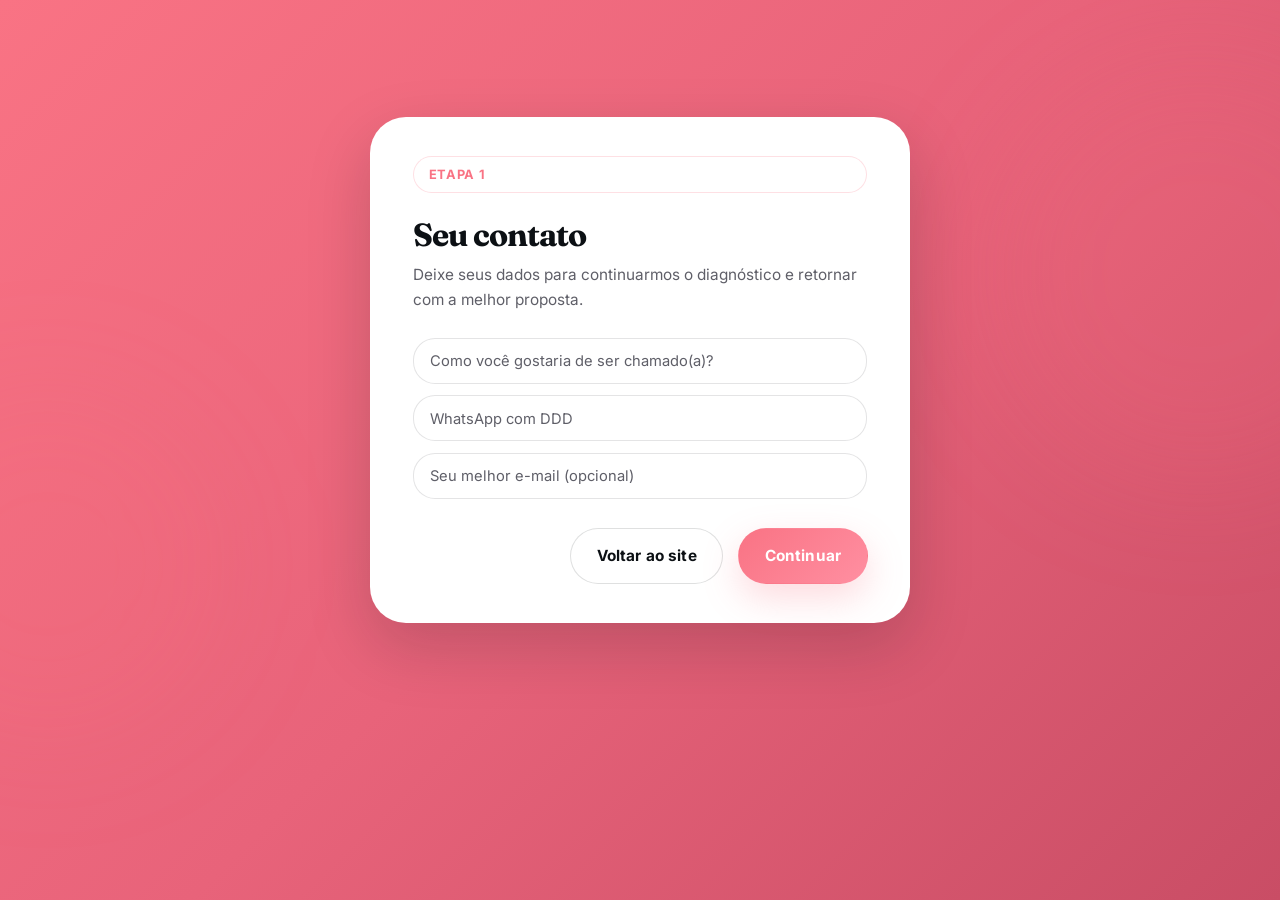
==== commit 109baeeb: "Ajusta scroll do quiz e remove rascunho" ====
--- a/quiz/index.html
+++ b/quiz/index.html
@@ -6,16 +6,21 @@
     <title>Diagnóstico Speak Up | Descubra o melhor caminho para o seu inglês</title>
     <meta name="description" content="Responda ao diagnóstico Speak Up e descubra o formato ideal para ganhar confiança, conversar em inglês e avançar com clareza.">
     <meta name="theme-color" content="#F97384">
+    <link rel="canonical" href="https://vortexoficial.github.io/ingles/quiz/index.html">
     <meta property="og:type" content="website">
+    <meta property="og:url" content="https://vortexoficial.github.io/ingles/quiz/index.html">
     <meta property="og:title" content="Diagnóstico Speak Up | Descubra o melhor caminho para o seu inglês">
     <meta property="og:description" content="Responda em poucos minutos e descubra o formato ideal para destravar seu inglês com confiança, leveza e direção.">
-    <meta property="og:image" content="../thumb.png">
+    <meta property="og:image" content="https://vortexoficial.github.io/ingles/thumb.png">
+    <meta property="og:image:secure_url" content="https://vortexoficial.github.io/ingles/thumb.png">
     <meta property="og:image:alt" content="Thumb de compartilhamento do diagnóstico Speak Up">
+    <meta property="og:image:type" content="image/png">
     <meta property="og:site_name" content="Speak Up">
     <meta name="twitter:card" content="summary_large_image">
+    <meta name="twitter:url" content="https://vortexoficial.github.io/ingles/quiz/index.html">
     <meta name="twitter:title" content="Diagnóstico Speak Up | Descubra o melhor caminho para o seu inglês">
     <meta name="twitter:description" content="Responda em poucos minutos e descubra o formato ideal para destravar seu inglês com confiança, leveza e direção.">
-    <meta name="twitter:image" content="../thumb.png">
+    <meta name="twitter:image" content="https://vortexoficial.github.io/ingles/thumb.png">
     <link rel="icon" type="image/png" href="../favicon.png">
     <link rel="preconnect" href="https://fonts.googleapis.com">
     <link rel="preconnect" href="https://fonts.gstatic.com" crossorigin>
@@ -28,8 +33,6 @@
             <section class="section quiz-section">
                 <div class="container quiz-layout">
                     <section class="quiz-card" data-reveal>
-                        <div class="draft-message hidden" id="draft-message" role="status"></div>
-
                         <form id="quiz-form" novalidate>
                             <div class="step-header">
                                 <span class="step-tag" id="step-tag">Etapa 1</span>
--- a/styles.css
+++ b/styles.css
@@ -378,9 +378,6 @@
     display: grid;
     gap: 0.8rem;
     animation: revealUp var(--dur-mid) var(--ease-out);
-}
-body.menu-open {
-    overflow: hidden;
 }
 
 /* ─── BOTÕES ───────────────────────────────────────────────────── */
@@ -2389,18 +2386,17 @@
     box-shadow: 0 24px 64px rgba(12,16,20,0.18);
 }
 
+#quiz-form {
+    display: grid;
+    gap: 0;
+}
+
 /* Mensagens */
-.draft-message,
 .form-feedback {
     margin-bottom: 1.2rem;
     padding: 0.9rem 1.1rem;
     border-radius: var(--r-sm);
     font-size: 0.93rem;
-}
-.draft-message {
-    background: rgba(103,150,194,0.1);
-    border: 1px solid rgba(103,150,194,0.18);
-    color: var(--c-navy);
 }
 .form-feedback {
     background: rgba(249,115,132,0.1);
@@ -2777,40 +2773,162 @@
 }
 /* --- QUIZ � MOBILE SEM SCROLL DE P�GINA ----------------------- */
 @media (max-width: 699px) {
-    .quiz-body { height: 100dvh; overflow: hidden; }
+    html,
+    body.quiz-body {
+        min-height: 100dvh;
+        height: 100dvh;
+        overflow: hidden;
+    }
+    .quiz-body { min-height: 100dvh; height: 100dvh; overflow: hidden; }
+    .quiz-body .site-shell {
+        height: 100%;
+        overflow: hidden;
+    }
+    .quiz-main {
+        display: flex;
+        flex-direction: column;
+        min-height: 100%;
+        height: 100dvh;
+        padding-top: 0;
+        overflow: hidden;
+    }
     .quiz-section {
         padding: 0 !important;
         min-height: 0;
-        height: 100dvh;
+        height: 100%;
         display: flex;
+        flex: 1;
         align-items: stretch;
+        overflow: hidden;
+    }
+    .container.quiz-layout {
+        width: 100%;
+        min-height: 0;
     }
     .quiz-layout {
         display: flex;
         flex-direction: column;
-        justify-content: center;
+        justify-content: stretch;
         align-items: stretch;
-        padding: 0.9rem;
+        padding: 0.7rem;
         height: 100%;
+        min-height: 0;
     }
     .quiz-card {
-        padding: 1.4rem 1.2rem;
+        display: flex;
+        flex: 1;
+        min-height: 0;
         max-height: 100%;
-        overflow-y: auto;
-        -webkit-overflow-scrolling: touch;
-        border-radius: var(--r-lg);
+        padding: 1rem 0.95rem;
+        border-radius: 1.35rem;
+        justify-content: stretch;
+        overflow: hidden;
+    }
+    #quiz-form {
+        display: flex;
+        flex: 1;
+        min-height: 0;
+        flex-direction: column;
+        overflow: hidden;
+    }
+    .form-feedback {
+        margin-bottom: 0.75rem;
+        padding: 0.72rem 0.82rem;
+        font-size: 0.84rem;
     }
     .step-header {
-        margin-bottom: 1rem;
-        gap: 0.4rem;
-    }
-    .step-header h2 { font-size: 1.3rem; }
-    .step-header p  { font-size: 0.88rem; }
-    .quiz-actions { margin-top: 0.9rem; }
+        margin-bottom: 0.75rem;
+        gap: 0.3rem;
+    }
+    .step-tag {
+        font-size: 0.68rem;
+        padding: 0.38rem 0.62rem;
+    }
+    .step-header h2 { font-size: 1.16rem; line-height: 1.04; }
+    .step-header p  { font-size: 0.8rem; line-height: 1.35; }
+    .step-fields {
+        flex: 1;
+        gap: 0.5rem;
+        align-content: start;
+        overflow: hidden;
+    }
+    .form-control {
+        min-height: 2.55rem;
+        padding: 0.58rem 0.82rem;
+        font-size: 0.92rem;
+    }
+    .form-control::placeholder {
+        font-size: 0.84rem;
+    }
+    textarea.form-control {
+        min-height: 4.2rem;
+    }
+    .choice-group {
+        gap: 0.5rem;
+    }
+    .choice-option {
+        gap: 0.7rem;
+        padding: 0.72rem 0.82rem;
+        border-radius: 1rem;
+    }
+    .choice-option input[type="radio"] {
+        width: 1rem;
+        height: 1rem;
+        margin-top: 0.16rem;
+    }
+    .choice-option-label {
+        font-size: 0.88rem;
+        line-height: 1.3;
+    }
+    .schedule-caption {
+        font-size: 0.66rem;
+    }
+    .schedule-trigger {
+        min-height: 2.8rem;
+        padding: 0.72rem 2.4rem 0.72rem 0.82rem;
+    }
+    .schedule-trigger-label {
+        font-size: 0.9rem;
+    }
+    .quiz-actions {
+        margin-top: auto;
+        padding-top: 0.75rem;
+        gap: 0.55rem;
+    }
+    .quiz-actions .button {
+        min-height: 2.8rem;
+        padding: 0.72rem 1rem;
+        font-size: 0.88rem;
+    }
     .schedule-group { grid-template-columns: 1fr; }
     .success-panel {
         padding: 2.15rem 1.35rem 1.5rem;
         border-radius: 1.6rem;
+    }
+}
+
+@media (max-width: 699px) and (max-height: 760px) {
+    .step-header {
+        margin-bottom: 0.55rem;
+    }
+    .step-header p {
+        display: none;
+    }
+    .choice-group {
+        gap: 0.42rem;
+    }
+    .choice-option {
+        padding: 0.64rem 0.74rem;
+    }
+    .choice-option-label {
+        font-size: 0.84rem;
+        line-height: 1.22;
+    }
+    textarea.form-control {
+        min-height: 3.6rem;
+    }
+    .quiz-actions {
+        padding-top: 0.55rem;
     }
 }
 
